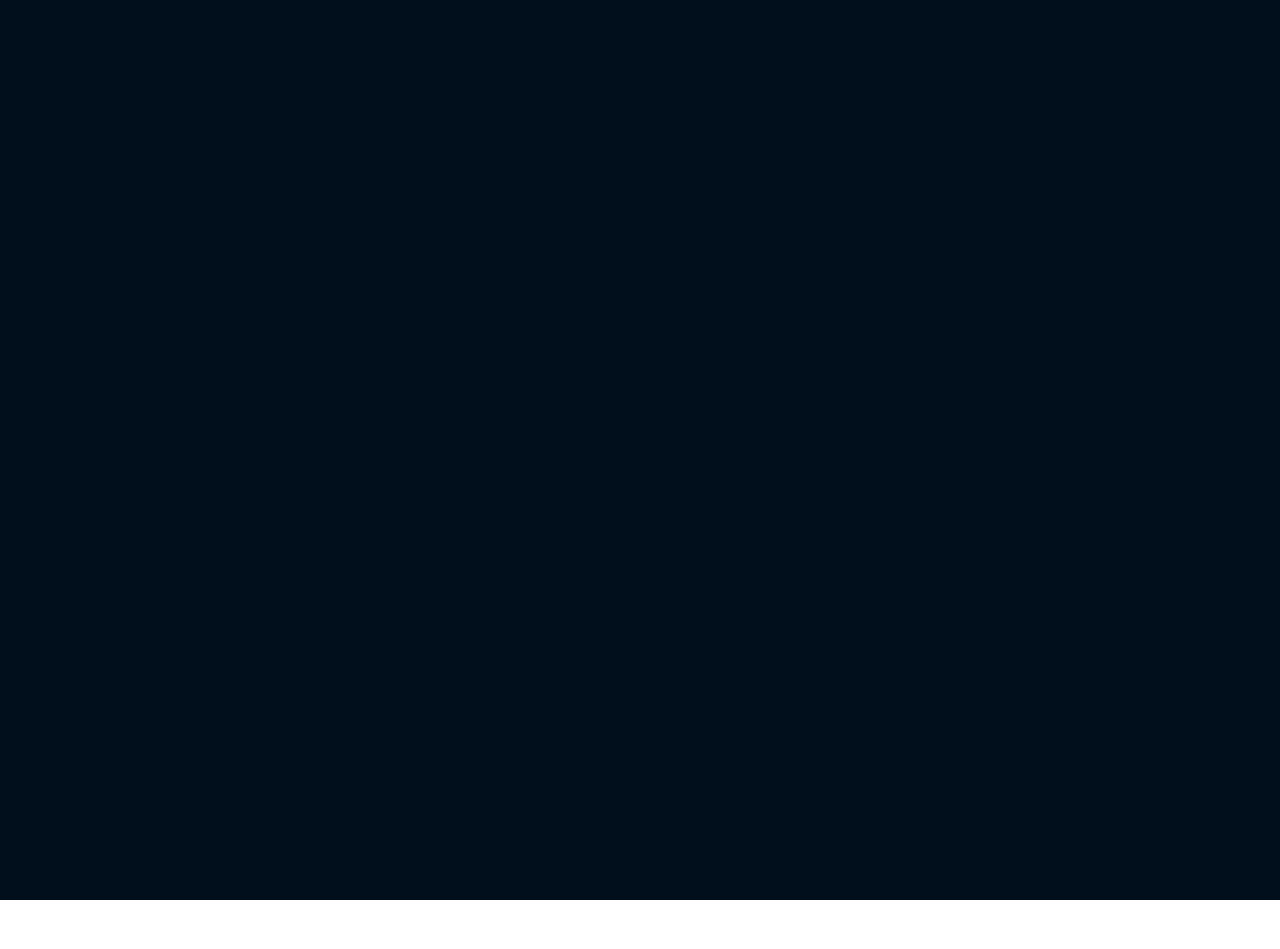
==== index.html @ 4053c77d "Added Unity 2D Project" ====
<!DOCTYPE html>
<html lang="en">

<head>
  <meta charset="UTF-8">
  <meta http-equiv="X-UA-Compatible" content="IE=edge">
  <meta name="viewport" content="width=device-width, initial-scale=1.0">
  <title>Yanda Chen - Personal Portfolio</title>

  <!--
    - favicon
  -->
  <link rel="shortcut icon" href="./assets/images/logo-cube.png" type="image/x-icon">

  <!--
    - custom css link
  -->
  <link rel="stylesheet" href="./assets/css/style.css">

  <!--
    - google font link
  -->
  <link rel="preconnect" href="https://fonts.googleapis.com">
  <link rel="preconnect" href="https://fonts.gstatic.com" crossorigin>
  <link href="https://fonts.googleapis.com/css2?family=Poppins:wght@300;400;500;600&display=swap" rel="stylesheet">
</head>

<body>

  <!--
    - #MAIN
  -->

  <main>

    <!--
      - #SIDEBAR
    -->

    <aside class="sidebar" data-sidebar>

      <div class="sidebar-info">

        <figure class="avatar-box">
          <img src="./assets/images/avatar-Yanda.jpg" alt="Yanda Chen" width="80">
        </figure>

        <div class="info-content">
          <h1 class="name" title="Yanda Chen">Yanda Chen</h1>

          <p class="title">2nd Year EE @ Georgia Tech</p>
        </div>

        <button class="info_more-btn" data-sidebar-btn>
          <span>Show Contacts</span>

          <ion-icon name="chevron-down"></ion-icon>
        </button>

      </div>

      <div class="sidebar-info_more">

        <div class="separator"></div>

        <ul class="contacts-list">

          <li class="contact-item">

            <div class="icon-box">
              <ion-icon name="mail-outline"></ion-icon>
            </div>

            <div class="contact-info">
              <p class="contact-title">Email</p>

              <a href="mailto:ychen3771@gatech.edu" class="contact-link">ychen3771@gatech.edu</a>
            </div>

          </li>

          <li class="contact-item">

            <div class="icon-box">
              <ion-icon name="phone-portrait-outline"></ion-icon>
            </div>

            <div class="contact-info">
              <p class="contact-title">Phone</p>

              <a href="tel:+12133522795" class="contact-link">+1 (404) 655-7023</a>
            </div>

          </li>

          <li class="contact-item">

            <div class="icon-box">
              <ion-icon name="calendar-outline"></ion-icon>
            </div>

            <div class="contact-info">
              <p class="contact-title">Birthday</p>

              <time datetime="2006-01-18">Jan 18, 2006</time>
            </div>

          </li>

          <li class="contact-item">

            <div class="icon-box">
              <ion-icon name="location-outline"></ion-icon>
            </div>

            <div class="contact-info">
              <p class="contact-title">Location</p>

              <address>Shanghai, China</address>
            </div>

          </li>

        </ul>

        <div class="separator"></div>

        <ul class="social-list">

          <li class="social-item">
            <a href="https://www.linkedin.com/in/yanda-chen-9682b7286/" class="social-link">
              <ion-icon name="logo-linkedin"></ion-icon>
            </a>
          </li>

          <li class="social-item">
            <a href="https://wa.me/14046557023" class="social-link">
              <ion-icon name="logo-whatsapp"></ion-icon>
            </a>
          </li>

          <li class="social-item">
            <a href="https://www.instagram.com/plastictrick1970/" class="social-link">
              <ion-icon name="logo-instagram"></ion-icon>
            </a>
          </li>

        </ul>

      </div>

    </aside>





    <!--
      - #main-content
    -->

    <div class="main-content">

      <!--
        - #NAVBAR
      -->

      <nav class="navbar">

        <ul class="navbar-list">

          <li class="navbar-item">
            <button class="navbar-link  active" data-nav-link>About</button>
          </li>

          <li class="navbar-item">
            <button class="navbar-link" data-nav-link>Resume</button>
          </li>

          <li class="navbar-item">
            <button class="navbar-link" data-nav-link>Portfolio</button>
          </li>

          <li class="navbar-item">
            <button class="navbar-link" data-nav-link>Blog</button>
          </li>

          <li class="navbar-item">
            <button class="navbar-link" data-nav-link>Contact</button>
          </li>

        </ul>

      </nav>





      <!--
        - #ABOUT
      -->

      <article class="about  active" data-page="about">

        <header>
          <h2 class="h2 article-title">About me</h2>
        </header>

        <section class="about-text">
          <p>
            I’m a second-year Electrical Engineering student at Georgia Institute of Technology, 
            passionate about Circuit and PCB design, Power systems, and Robotics. 
          </p>

          <p>
            I enjoy bringing ideas to life through hands-on projects and exploring the intersection of 
            hardware and innovation. 
            I’m eager to keep expanding my skills by building diverse systems and collaborating with people 
            from different backgrounds. 
            In my free time, I love designing PCBs, listening to music, 
            and spending time with friends.
          </p>
        </section>


        <!--
          - service
        -->

        <section class="service">

          <h3 class="h3 service-title">What i'm doing</h3>

          <ul class="service-list">

            <li class="service-item">

              <div class="service-icon-box">
                <img src="./assets/images/icon-pcb.png
                " alt="pcb design icon" width="40">
              </div>

              <div class="service-content-box">
                <h4 class="h4 service-item-title">PCB design</h4>

                <p class="service-item-text">
                    I enjoy designing PCBs & circuits and collaborating on innovative hardware projects.
                </p>
              </div>

            </li>

            <li class="service-item">

              <div class="service-icon-box">
                <img src="./assets/images/icon-converter.png" alt="converter icon" width="40">
              </div>

              <div class="service-content-box">
                <h4 class="h4 service-item-title">Power Systems</h4>

                <p class="service-item-text">
                  I spec out power systems and build switching power supplies for my clubs.
                </p>
              </div>

            </li>

            <li class="service-item">

              <div class="service-icon-box">
                <img src="./assets/images/icon-rover.png" alt="robotics icon" width="40">
              </div>

              <div class="service-content-box">
                <h4 class="h4 service-item-title">ROS2 & Simulink</h4>

                <p class="service-item-text">
                  I have research experience in robotics with ROS2 and Simulink.
                </p>
              </div>

            </li>

            <li class="service-item">

              <div class="service-icon-box">
                <img src="./assets/images/icon-oscilloscope-2.png" alt="oscilloscope icon" width="40">
              </div>

              <div class="service-content-box">
                <h4 class="h4 service-item-title">Analog Systems</h4>

                <p class="service-item-text">
                  I build analog filters and amplifiers for my personal projects.
                </p>
              </div>

            </li>

          </ul>

        </section>


        <!--
          - testimonials
        -->


        <section class="testimonials">

          <h3 class="h3 testimonials-title">My Organizations</h3>

          <ul class="testimonials-list has-scrollbar">

            <li class="testimonials-item">
              <div class="content-card" data-testimonials-item>

                <figure class="testimonials-avatar-box">
                  <img src="./assets/images/logo-DCSL.png" alt="DCSL" width="60" data-testimonials-avatar>
                </figure>

                <h4 class="h4 testimonials-item-title" data-testimonials-title>Dynamics & Control System Lab</h4>

                <div class="testimonials-text" data-testimonials-text>
                  <p>
                    Lab at Georgia Tech's School of Aerospace Engineering. 
                    The lab focuses on research in spacecraft dynamics, control, and robotic systems. 
                    I work as an undergraduate research assistant here, 
                    contributing to projects involving modeling, simulation, and control of ASTROS - a 5DOF platforms.
                  </p>
                </div>

              </div>
            </li>

            <li class="testimonials-item">
              <div class="content-card" data-testimonials-item>

                <figure class="testimonials-avatar-box">
                  <img src="./assets/images/logo-RM.png" alt="Jessica miller" width="60" data-testimonials-avatar>
                </figure>

                <h4 class="h4 testimonials-item-title" data-testimonials-title>Roborambler</h4>

                <div class="testimonials-text" data-testimonials-text>
                  <p>
                    RoboRambler is the RoboMaster competition team at Georgia Tech. 
                    We design and build competitive robots to participate in the annual North America RoboMaster Robotics Competition.
                    As the electrical lead, I oversee the implementation of our supercapacitor system.
                  </p>
                </div>

              </div>
            </li>

            <li class="testimonials-item">
              <div class="content-card" data-testimonials-item>

                <figure class="testimonials-avatar-box">
                  <img src="./assets/images/logo-MRG.png" alt="Emily evans" width="60" data-testimonials-avatar>
                </figure>

                <h4 class="h4 testimonials-item-title" data-testimonials-title>Marine Robotics Group</h4>

                <div class="testimonials-text" data-testimonials-text>
                  <p>
                    The Marine Robotics Group is a Georgia Tech student team focused on autonomous marine vehicles. 
                    As part of the RobotX Competition team, I help develop a 16-foot WAM-V robotic boat for the international RobotX Challenge, 
                    where our vehicle navigates obstacles, locates sonar pingers, and coordinates with aerial drones.
                    My work here primarily involves designing and implementing the boat's power system.
                  </p>
                </div>

              </div>
            </li>

            <!--
            <li class="testimonials-item">
              <div class="content-card" data-testimonials-item>

                <figure class="testimonials-avatar-box">
                  <img src="./assets/images/avatar-4.png" alt="Henry william" width="60" data-testimonials-avatar>
                </figure>

                <h4 class="h4 testimonials-item-title" data-testimonials-title>Henry william</h4>

                <div class="testimonials-text" data-testimonials-text>
                  <p>
                    Richard was hired to create a corporate identity. We were very pleased with the work done. She has a
                    lot of experience
                    and is very concerned about the needs of client. Lorem ipsum dolor sit amet, ullamcous cididt
                    consectetur adipiscing
                    elit, seds do et eiusmod tempor incididunt ut laborels dolore magnarels alia.
                  </p>
                </div>

              </div>
            </li>
            -->

          </ul>

        </section>



        <!--
          - testimonials modal
        -->

        <div class="modal-container" data-modal-container>

          <div class="overlay" data-overlay></div>

          <section class="testimonials-modal">

            <button class="modal-close-btn" data-modal-close-btn>
              <ion-icon name="close-outline"></ion-icon>
            </button>

            <div class="modal-img-wrapper">
              <figure class="modal-avatar-box">
                <img src="./assets/images/avatar-1.png" alt="Daniel lewis" width="80" data-modal-img>
              </figure>

            </div>

            <div class="modal-content">

              <h4 class="h3 modal-title" data-modal-title>Daniel lewis</h4>

              <time>Information</time>

              <div data-modal-text>
                <p>
                  Richard was hired to create a corporate identity. We were very pleased with the work done. She has a
                  lot of experience
                  and is very concerned about the needs of client. Lorem ipsum dolor sit amet, ullamcous cididt
                  consectetur adipiscing
                  elit, seds do et eiusmod tempor incididunt ut laborels dolore magnarels alia.
                </p>
              </div>

            </div>

          </section>

        </div>



        <!--
          - clients
        -->

        <!--
        <section class="clients">

          <h3 class="h3 clients-title">Clients</h3>

          <ul class="clients-list has-scrollbar">

            <li class="clients-item">
              <a href="#">
                <img src="./assets/images/logo-1-color.png" alt="client logo">
              </a>
            </li>

            <li class="clients-item">
              <a href="#">
                <img src="./assets/images/logo-2-color.png" alt="client logo">
              </a>
            </li>

            <li class="clients-item">
              <a href="#">
                <img src="./assets/images/logo-3-color.png" alt="client logo">
              </a>
            </li>

            <li class="clients-item">
              <a href="#">
                <img src="./assets/images/logo-4-color.png" alt="client logo">
              </a>
            </li>

            <li class="clients-item">
              <a href="#">
                <img src="./assets/images/logo-5-color.png" alt="client logo">
              </a>
            </li>

            <li class="clients-item">
              <a href="#">
                <img src="./assets/images/logo-6-color.png" alt="client logo">
              </a>
            </li>

          </ul>

        </section>
        -->


      </article>


      <!--
        - #RESUME
      -->

      <article class="resume" data-page="resume">

        <header class="resume-header" 
                style="display: flex; align-items: center; gap: 6px; margin-bottom: 24px;">
          <h2 class="h2 article-title" style="margin: 0;">Resume</h2>

          <a href="https://drive.google.com/file/d/1cE3PPHvVTC-teCU23R22wPxuEiq1u81G/view?usp=sharing" target="_blank" title="View Resume"
            style="display: inline-flex; align-items: center; text-decoration: none; line-height: 1;margin-left: 6px;">
            <ion-icon name="open-outline" 
                      style="font-size: 1.5em; color: #777; position: relative; top: -8px; transition: color 0.2s;"></ion-icon>
          </a>
        </header>


        <section class="timeline">

          <div class="title-wrapper">
            <div class="icon-box">
              <ion-icon name="book-outline"></ion-icon>
            </div>

            <h3 class="h3">Education</h3>
          </div>

          <ol class="timeline-list">

            <li class="timeline-item">

              <h4 class="h4 timeline-item-title">Georgia Institute of Technology</h4>

              <span>2024 — Present</span>

              <p class="timeline-text">
                Cumulative GPA: 4.00 / 4.00
              </p>

              <p class="timeline-text">
                Relevant Courseworks: Digital System Design, Intro Signal Processing, Circuit Analysis, Embedded Programming
              </p>

            </li>

            <li class="timeline-item">

              <h4 class="h4 timeline-item-title">Shanghai Starriver Bilingual School</h4>

              <span>2021 — 2024</span>

              <p class="timeline-text">
                Cumulative GPA: 3.98 / 4.00
              </p>

              <p class="timeline-text">
                Honors: Physics Bowl D1 Global Top 42, AP Capstone Diploma
              </p>

            </li>

<!--        <li class="timeline-item">

              <h4 class="h4 timeline-item-title">High school of art and design</h4>

              <span>2002 — 2004</span>

              <p class="timeline-text">
                Duis aute irure dolor in reprehenderit in voluptate, quila voluptas mag odit aut fugit, sed consequuntur
                magni dolores
                eos.
              </p>

            </li>   -->

          </ol>

        </section>

        <section class="timeline">

          <div class="title-wrapper">
            <div class="icon-box">
              <ion-icon name="book-outline"></ion-icon>
            </div>

            <h3 class="h3">Experience</h3>
          </div>

          <ol class="timeline-list">

            <li class="timeline-item">

              <h4 class="h4 timeline-item-title">URA @ Dynamics and Control Systems Lab</h4>

              <span>Aug 2025 — Present</span>

              <p class="timeline-text">
                Develop ROS2 nodes for a a 5DoF spacecraft simulator and frictionless motion experimental platform facility
              </p>

            </li>

            <li class="timeline-item">

              <h4 class="h4 timeline-item-title">Electrical Lead @ Roborambler Robotics Club</h4>

              <span>Aug 2024 — Present</span>

              <p class="timeline-text">
                Led the assembly, integration, and testing of the robot's supercapacitor control module and storage array. 
                Organized and facilitated weekly meetings & workshops on electrical engineering and embedded systems.
              </p>

            </li>

            <li class="timeline-item">

              <h4 class="h4 timeline-item-title">Team Lead @ Drone Inventory Management</h4>

              <span>Aug 2024 — May 2025</span>

              <p class="timeline-text">
                A drone-based solution to streamline inventory management processes in warehouse environments. Vertical Integrated Project.
                Collaborated to implement ORB-SLAM for autonomous navigation in ROS and tested on DJI Tello drones. Organized weekly meetings.
              </p>

            </li>

            <li class="timeline-item">

              <h4 class="h4 timeline-item-title">Engineering Intern @ Shanghai BF Engineering</h4>

              <span>Summers 2022 & 2023</span>

              <p class="timeline-text">
                Co-designed and validated 4+ versions of air/hydro-cooling lightboxes for hydrogen car testing (including a patent).
                Wired control cabinets and developed custom PCBs with LCEDA.
              </p>

            </li>

          </ol>

        </section>

        <section class="skill">

          <h3 class="h3 skills-title">My skills</h3>

          <ul class="skills-list content-card">

            <li class="skills-item">

              <div class="title-wrapper">
                <h5 class="h5">Circuit & PCB Design</h5>
                <data value="80">80%</data>
              </div>

              <div class="skill-progress-bg">
                <div class="skill-progress-fill" style="width: 80%;"></div>
              </div>

            </li>

            <li class="skills-item">

              <div class="title-wrapper">
                <h5 class="h5">Embedded Programming</h5>
                <data value="50">50%</data>
              </div>

              <div class="skill-progress-bg">
                <div class="skill-progress-fill" style="width: 50%;"></div>
              </div>

            </li>

            <li class="skills-item">

              <div class="title-wrapper">
                <h5 class="h5">Control Systems</h5>
                <data value="60">60%</data>
              </div>

              <div class="skill-progress-bg">
                <div class="skill-progress-fill" style="width: 60%;"></div>
              </div>

            </li>

<!--        <li class="skills-item">

              <div class="title-wrapper">
                <h5 class="h5">WordPress</h5>
                <data value="50">50%</data>
              </div>

              <div class="skill-progress-bg">
                <div class="skill-progress-fill" style="width: 50%;"></div>
              </div>

            </li>   --> 

          </ul>

        </section>

      </article>





      <!--
        - #PORTFOLIO
      -->

      <article class="portfolio" data-page="portfolio">

        <header>
          <h2 class="h2 article-title">Portfolio</h2>
        </header>

        <section class="projects">

          <ul class="filter-list">

            <li class="filter-item">
              <button class="active" data-filter-btn>All</button>
            </li>

            <li class="filter-item">
              <button data-filter-btn>Personal</button>
            </li>

            <li class="filter-item">
              <button data-filter-btn>Club</button>
            </li>

            <li class="filter-item">
              <button data-filter-btn>Lab</button>
            </li>

            <li class="filter-item">
              <button data-filter-btn>Course</button>
            </li>

            <li class="filter-item">
              <button data-filter-btn>Other</button>
            </li>

          </ul>

          <div class="filter-select-box">

            <button class="filter-select" data-select>

              <div class="select-value" data-selecct-value>Select category</div>

              <div class="select-icon">
                <ion-icon name="chevron-down"></ion-icon>
              </div>

            </button>

            <ul class="select-list">

              <li class="select-item">
                <button data-select-item>All</button>
              </li>

              <li class="select-item">
                <button data-select-item>Personal</button>
              </li>

              <li class="select-item">
                <button data-select-item>Club</button>
              </li>

              <li class="select-item">
                <button data-select-item>Lab</button>
              </li>

              <li class="select-item">
                <button data-select-item>Course</button>
              </li>

              <li class="select-item">
                <button data-select-item>Other</button>
              </li>

            </ul>

          </div>

          <ul class="project-list">

            <li class="project-item  active" data-filter-item data-category="other">
                <a href="#">

                <figure class="project-img">
                  <div class="project-item-icon-box">
                    <ion-icon name="eye-outline"></ion-icon>
                  </div>

                  <img src="./assets/images/project-UNITY2D.png" alt="unity 2d" loading="lazy">
                </figure>

                <h3 class="project-title">Unity 2D Starter Game</h3>

                <p class="project-category">Other</p>

              </a>
            </li>

            <li class="project-item  active" data-filter-item data-category="personal">
                <a href="https://www.overleaf.com/read/fvszwnhncdwb#5b01f6" target="_blank">

                <figure class="project-img">
                  <div class="project-item-icon-box">
                    <ion-icon name="eye-outline"></ion-icon>
                  </div>

                  <img src="./assets/images/project-EEG-ADC.png" alt="eeg adc" loading="lazy">
                </figure>

                <h3 class="project-title">EEG ADC Acquisition Board</h3>

                <p class="project-category">Personal</p>

              </a>
            </li>

            <li class="project-item  active" data-filter-item data-category="lab">
              <a href="#">

                <figure class="project-img">
                  <div class="project-item-icon-box">
                    <ion-icon name="eye-outline"></ion-icon>
                  </div>
                  <img src="./assets/images/project-ASTROS.png" alt="ASTROS" loading="lazy">
                </figure>

                <h3 class="project-title">ASTROS ROS2 Support</h3>

                <p class="project-category">DCSL</p>

              </a>
            </li>

            <li class="project-item  active" data-filter-item data-category="personal">
              <a href="#">

                <figure class="project-img">
                  <div class="project-item-icon-box">
                    <ion-icon name="eye-outline"></ion-icon>
                  </div>

                  <img src="./assets/images/project-BLDC-DRV.png" alt="bldc driver" loading="lazy">
                </figure>

                <h3 class="project-title">SimpleFOC Driver Board</h3>

                <p class="project-category">Personal</p>

              </a>
            </li>

            <li class="project-item  active" data-filter-item data-category="club">
              <a href="#">

                <figure class="project-img">
                  <div class="project-item-icon-box">
                    <ion-icon name="eye-outline"></ion-icon>
                  </div>

                  <img src="./assets/images/project-MRG-BACKSEAT.png" alt="backseat power" loading="lazy">
                </figure>

                <h3 class="project-title">WAM-V Backseat Power</h3>

                <p class="project-category">Marine Robotics Group</p>

              </a>
            </li>

            <li class="project-item  active" data-filter-item data-category="course">
              <a href="#">

                <figure class="project-img">
                  <div class="project-item-icon-box">
                    <ion-icon name="eye-outline"></ion-icon>
                  </div>

                  <img src="./assets/images/project-ECE2035.png" alt="ECE 2035" loading="lazy">
                </figure>

                <h3 class="project-title">ECE 2035 Project</h3>

                <p class="project-category">Course</p>

              </a>
            </li>

            <li class="project-item  active" data-filter-item data-category="course">
              <a href="#">

                <figure class="project-img">
                  <div class="project-item-icon-box">
                    <ion-icon name="eye-outline"></ion-icon>
                  </div>

                  <img src="./assets/images/project-COE1201.png" alt="COE 1201" loading="lazy">
                </figure>

                <h3 class="project-title">COE 1201 Project</h3>

                <p class="project-category">Course</p>

              </a>
            </li>

            <li class="project-item  active" data-filter-item data-category="personal">
              <a href="#">

                <figure class="project-img">
                  <div class="project-item-icon-box">
                    <ion-icon name="eye-outline"></ion-icon>
                  </div>

                  <img src="./assets/images/project-USBHUB.png" alt="usb hub" loading="lazy">
                </figure>

                <h3 class="project-title">USB Hub</h3>

                <p class="project-category">Personal</p>

              </a>
            </li>

            <li class="project-item  active" data-filter-item data-category="club">
              <a href="#">

                <figure class="project-img">
                  <div class="project-item-icon-box">
                    <ion-icon name="eye-outline"></ion-icon>
                  </div>

                  <img src="./assets/images/project-RM-BUCKBOOST.png" alt="rm buckboost" loading="lazy">
                </figure>

                <h3 class="project-title">Buckboost Module(Reproduced)</h3>

                <p class="project-category">Roborambler</p>

              </a>
            </li>

            <li class="project-item  active" data-filter-item data-category="club">
              <a href="#">

                <figure class="project-img">
                  <div class="project-item-icon-box">
                    <ion-icon name="eye-outline"></ion-icon>
                  </div>

                  <img src="./assets/images/project-RM-ARRAY.png" alt="rm supercap array" loading="lazy">
                </figure>

                <h3 class="project-title">Supercap Array(Reproduced)</h3>

                <p class="project-category">Roborambler</p>

              </a>
            </li>

            <li class="project-item  active" data-filter-item data-category="personal">
              <a href="#">

                <figure class="project-img">
                  <div class="project-item-icon-box">
                    <ion-icon name="eye-outline"></ion-icon>
                  </div>

                  <img src="./assets/images/project-Mbed-DCDC.png" alt="mbed dcdc" loading="lazy">
                </figure>

                <h3 class="project-title">Mbed DCDC</h3>

                <p class="project-category">Personal</p>

              </a>
            </li>

          </ul>

        </section>

      </article>





      <!--
        - #BLOG
      -->

      <article class="blog" data-page="blog">

        <header>
          <h2 class="h2 article-title">Blog</h2>
        </header>

        <section class="blog-posts">

          <ul class="blog-posts-list">

            <li class="blog-post-item">
              <a href="#">

                <figure class="blog-banner-box">
                  <img src="./assets/images/blog-25-10-08.png" alt="Team Project Photo Dump" loading="lazy">
                </figure>

                <div class="blog-content">

                  <div class="blog-meta">
                    <p class="blog-category">The Hive @ GT</p>

                    <span class="dot"></span>

                    <time datetime="2025-10-08">Oct 08, 2025</time>
                  </div>

                  <h3 class="h3 blog-item-title">Team Project Photo Dump</h3>

                  <p class="blog-text">
                    Capturing and processing filtered microwave sensor signals. Filter design successfull!
                  </p>

                </div>

              </a>
            </li>

            <li class="blog-post-item">
              <a href="#">

                <figure class="blog-banner-box">
                  <img src="./assets/images/blog-25-10-02.png" alt="Diagonal Valley" loading="lazy">
                </figure>

                <div class="blog-content">

                  <div class="blog-meta">
                    <p class="blog-category">Orlando Universal Studio</p>

                    <span class="dot"></span>

                    <time datetime="2025-10-02">Oct 02, 2025</time>
                  </div>

                  <h3 class="h3 blog-item-title">Diagonal Valley</h3>

                  <p class="blog-text">
                    Avada kedavra! Expelliarmus! Expecto Patronum! 
                  </p>

                </div>

              </a>
            </li>

            <li class="blog-post-item">
              <a href="#">

                <figure class="blog-banner-box">
                  <img src="./assets/images/blog-25-09-27.png" alt="Sky Around Nav" loading="lazy">
                </figure>

                <div class="blog-content">

                  <div class="blog-meta">
                    <p class="blog-category">North Avenue</p>

                    <span class="dot"></span>

                    <time datetime="2025-09-27">Sept 27, 2025</time>
                  </div>

                  <h3 class="h3 blog-item-title">Sky Around Nav</h3>

                  <p class="blog-text">
                    A beautiful day at Georgia Tech campus.
                  </p>

                </div>

              </a>
            </li>

            <li class="blog-post-item">
              <a href="#">

                <figure class="blog-banner-box">
                  <img src="./assets/images/blog-25-08-21.png" alt="The Weeknd Concert" loading="lazy">
                </figure>

                <div class="blog-content">

                  <div class="blog-meta">
                    <p class="blog-category">Mercedes-Benz Stadium</p>

                    <span class="dot"></span>

                    <time datetime="2025-08-21">Aug 21, 2025</time>
                  </div>

                  <h3 class="h3 blog-item-title">The Weeknd Concert</h3>

                  <p class="blog-text">
                    A night to remember with amazing vibe and stunning visuals.
                  </p>

                </div>

              </a>
            </li>

            <li class="blog-post-item">
              <a href="#">

                <figure class="blog-banner-box">
                  <img src="./assets/images/blog-25-07-26.png" alt="PCB Drawing of Greece!" loading="lazy">
                </figure>

                <div class="blog-content">

                  <div class="blog-meta">
                    <p class="blog-category">Shenzhen, China</p>

                    <span class="dot"></span>

                    <time datetime="2025-07-26">July 26, 2025</time>
                  </div>

                  <h3 class="h3 blog-item-title">PCB Drawing of Greece</h3>

                  <p class="blog-text">
                    A small PCB gift for my friends.
                  </p>

                </div>

              </a>
            </li>

            <!--
            <li class="blog-post-item">
              <a href="#">

                <figure class="blog-banner-box">
                  <img src="./assets/images/blog-6.jpg" alt="Design digest #79" loading="lazy">
                </figure>

                <div class="blog-content">

                  <div class="blog-meta">
                    <p class="blog-category">Design</p>

                    <span class="dot"></span>

                    <time datetime="2022-02-23">Fab 23, 2022</time>
                  </div>

                  <h3 class="h3 blog-item-title">Design digest #79</h3>

                  <p class="blog-text">
                    Optio cumque nihil impedit uo minus quod maxime placeat, velit esse cillum.
                  </p>

                </div>

              </a>
            </li>
            -->

          </ul>

        </section>

      </article>

      <!--
        - #CONTACT
      -->

      <article class="contact" data-page="contact">

        <header>
          <h2 class="h2 article-title">Contact</h2>
        </header>

        <section class="mapbox" data-mapbox>
          <figure>
            <iframe
              src="https://www.google.com/maps/embed?pb=!1m18!1m12!1m3!1d6632.477567244189!2d-84.40235863907066!3d33.78033142045376!2m3!1f0!2f0!3f0!3m2!1i1024!2i768!4f13.1!3m3!1m2!1s0x88f5048cbc7bb377%3A0x9effd17b3b8d288d!2sCenter%20Street%20North%20Apartments!5e0!3m2!1sen!2sus!4v1760068516074!5m2!1sen!2sus"
              width="400" height="300" loading="lazy"></iframe>
          </figure>
        </section>

        <section class="contact-form">

          <h3 class="h3 form-title">Contact Form</h3>

          <form action="#" class="form" data-form>

            <div class="input-wrapper">
              <input type="text" name="fullname" class="form-input" placeholder="Full name" required data-form-input>

              <input type="email" name="email" class="form-input" placeholder="Email address" required data-form-input>
            </div>

            <textarea name="message" class="form-input" placeholder="Your Message" required data-form-input></textarea>

            <button class="form-btn" type="submit" disabled data-form-btn>
              <ion-icon name="paper-plane"></ion-icon>
              <span>Send Message</span>
            </button>

          </form>

        </section>

      </article>

    </div>

  </main>






  <!--
    - custom js link
  -->
  <script src="./assets/js/script.js"></script>

  <!--
    - ionicon link
  -->
  <script type="module" src="https://unpkg.com/ionicons@5.5.2/dist/ionicons/ionicons.esm.js"></script>
  <script nomodule src="https://unpkg.com/ionicons@5.5.2/dist/ionicons/ionicons.js"></script>

</body>

</html>
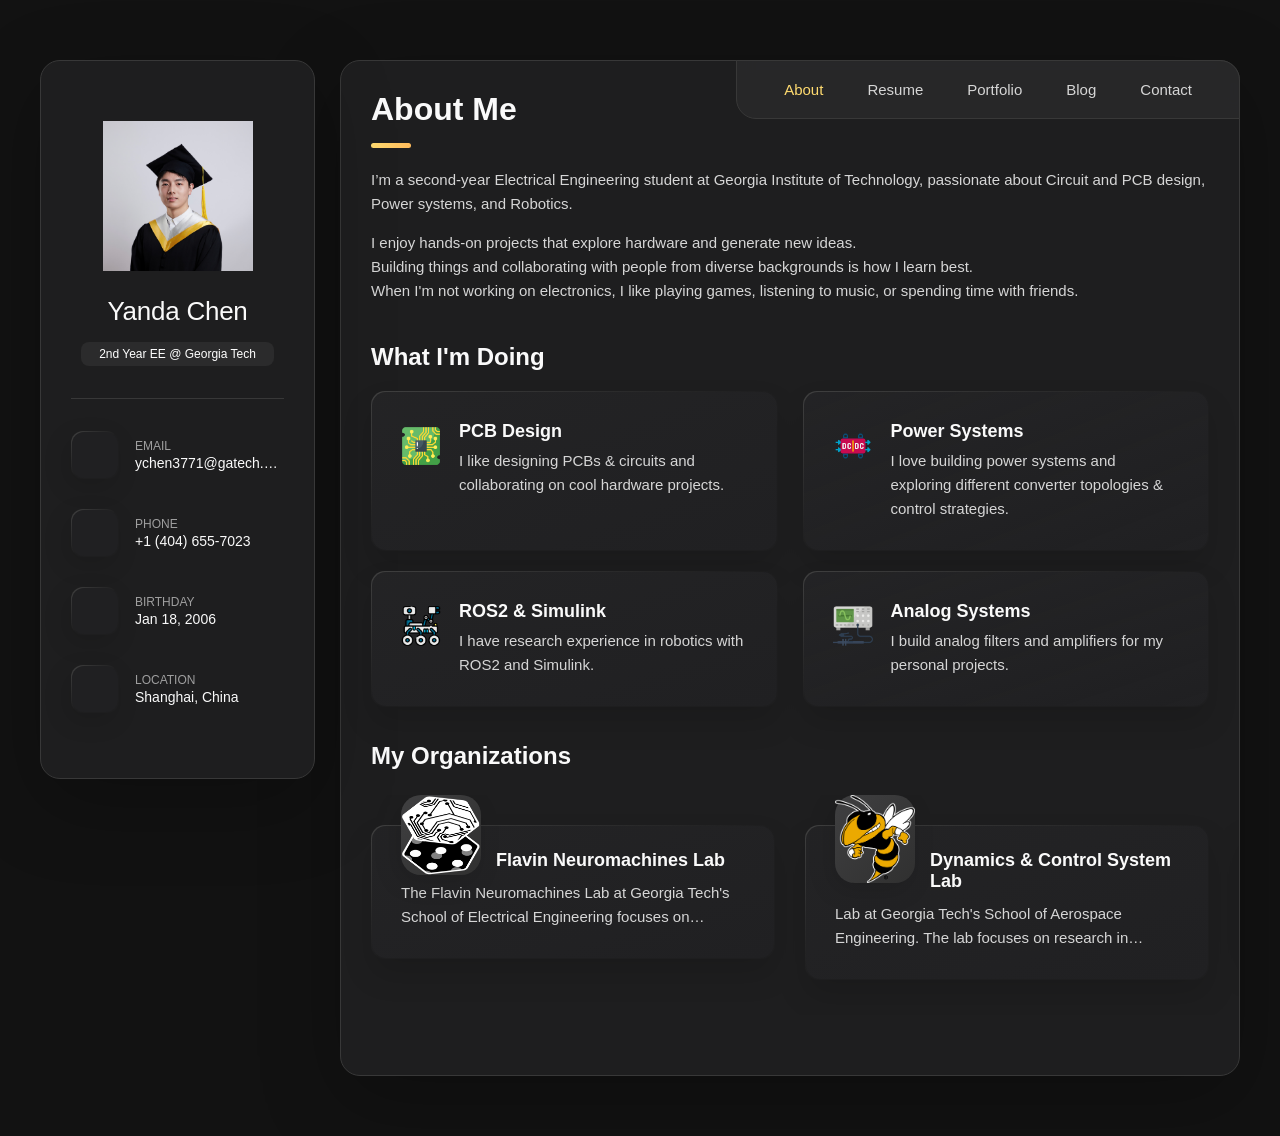
==== commit fe8d4c7f: "Refactor code structure for improved readability and maintainability" ====
--- a/index.html
+++ b/index.html
@@ -10,7 +10,7 @@
   <!--
     - favicon
   -->
-  <link rel="shortcut icon" href="./assets/images/logo-cube.png" type="image/x-icon">
+  <link rel="shortcut icon" href="./assets/images/logos/logo-cube.png" type="image/x-icon">
 
   <!--
     - custom css link
@@ -42,7 +42,7 @@
       <div class="sidebar-info">
 
         <figure class="avatar-box">
-          <img src="./assets/images/avatar-Yanda.jpg" alt="Yanda Chen" width="80">
+          <img src="./assets/images/avatars/avatar-Yanda.jpg" alt="Yanda Chen" width="80">
         </figure>
 
         <div class="info-content">
@@ -214,12 +214,9 @@
           </p>
 
           <p>
-            I enjoy bringing ideas to life through hands-on projects and exploring the intersection of 
-            hardware and innovation. 
-            I’m eager to keep expanding my skills by building diverse systems and collaborating with people 
-            from different backgrounds. 
-            In my free time, I love designing PCBs, listening to music, 
-            and spending time with friends.
+            I enjoy hands-on projects that explore hardware and generate new ideas. <br>
+            Building things and collaborating with people from diverse backgrounds is how I learn best. <br>
+            When I'm not working on electronics, I like playing games, listening to music, or spending time with friends.
           </p>
         </section>
 
@@ -237,7 +234,7 @@
             <li class="service-item">
 
               <div class="service-icon-box">
-                <img src="./assets/images/icon-pcb.png
+                <img src="./assets/images/icons/icon-pcb.png
                 " alt="pcb design icon" width="40">
               </div>
 
@@ -245,7 +242,7 @@
                 <h4 class="h4 service-item-title">PCB design</h4>
 
                 <p class="service-item-text">
-                    I enjoy designing PCBs & circuits and collaborating on innovative hardware projects.
+                    I like designing PCBs & circuits and collaborating on cool hardware projects.
                 </p>
               </div>
 
@@ -254,14 +251,14 @@
             <li class="service-item">
 
               <div class="service-icon-box">
-                <img src="./assets/images/icon-converter.png" alt="converter icon" width="40">
+                <img src="./assets/images/icons/icon-converter.png" alt="converter icon" width="40">
               </div>
 
               <div class="service-content-box">
                 <h4 class="h4 service-item-title">Power Systems</h4>
 
                 <p class="service-item-text">
-                  I spec out power systems and build switching power supplies for my clubs.
+                  I love building power systems and exploring different converter topologies & control strategies.
                 </p>
               </div>
 
@@ -270,7 +267,7 @@
             <li class="service-item">
 
               <div class="service-icon-box">
-                <img src="./assets/images/icon-rover.png" alt="robotics icon" width="40">
+                <img src="./assets/images/icons/icon-rover.png" alt="robotics icon" width="40">
               </div>
 
               <div class="service-content-box">
@@ -286,7 +283,7 @@
             <li class="service-item">
 
               <div class="service-icon-box">
-                <img src="./assets/images/icon-oscilloscope-2.png" alt="oscilloscope icon" width="40">
+                <img src="./assets/images/icons/icon-oscilloscope-2.png" alt="oscilloscope icon" width="40">
               </div>
 
               <div class="service-content-box">
@@ -319,10 +316,42 @@
               <div class="content-card" data-testimonials-item>
 
                 <figure class="testimonials-avatar-box">
-                  <img src="./assets/images/logo-DCSL.png" alt="DCSL" width="60" data-testimonials-avatar>
-                </figure>
-
-                <h4 class="h4 testimonials-item-title" data-testimonials-title>Dynamics & Control System Lab</h4>
+                  <img src="./assets/images/logos/logo-flavin.png" alt="FNL" width="60" data-testimonials-avatar>
+                </figure>
+
+                <h4 class="h4 testimonials-item-title" data-testimonials-title style="display: flex; align-items: center;">
+                  Flavin Neuromachines Lab
+                  <a href="https://flavinlab.io/people/" target="_blank" title="View Resume"
+                    style="display: inline-flex; align-items: center; text-decoration: none; line-height: 1;margin-left: 6px;">
+                    <ion-icon name="open-outline" 
+                              style="font-size: 1.5em; color: #777; position: relative; top: -8px; transition: color 0.2s;"></ion-icon>
+                  </a>
+                </h4>
+
+                <div class="testimonials-text" data-testimonials-text>
+                  <p>
+                    The Flavin Neuromachines Lab at Georgia Tech's School of Electrical Engineering focuses on research in smart wearables, haptics, and human-machine interfaces. As an undergraduate research assistant, I contribute to a distributed pressure sensor project.
+                  </p>
+                </div>
+
+              </div>
+            </li>
+
+            <li class="testimonials-item">
+              <div class="content-card" data-testimonials-item>
+
+                <figure class="testimonials-avatar-box">
+                  <img src="./assets/images/logos/logo-DCSL.png" alt="DCSL" width="60" data-testimonials-avatar>
+                </figure>
+
+                <h4 class="h4 testimonials-item-title" data-testimonials-title style="display: flex; align-items: center;">
+                  Dynamics & Control System Lab
+                  <a href="https://dcsl.gatech.edu/index.html" target="_blank" title="View Resume"
+                    style="display: inline-flex; align-items: center; text-decoration: none; line-height: 1;margin-left: 6px;">
+                    <ion-icon name="open-outline" 
+                              style="font-size: 1.5em; color: #777; position: relative; top: -8px; transition: color 0.2s;"></ion-icon>
+                  </a>
+                </h4>
 
                 <div class="testimonials-text" data-testimonials-text>
                   <p>
@@ -340,14 +369,14 @@
               <div class="content-card" data-testimonials-item>
 
                 <figure class="testimonials-avatar-box">
-                  <img src="./assets/images/logo-RM.png" alt="Jessica miller" width="60" data-testimonials-avatar>
-                </figure>
-
-                <h4 class="h4 testimonials-item-title" data-testimonials-title>Roborambler</h4>
+                  <img src="./assets/images/logos/logo-RM.png" alt="Jessica miller" width="60" data-testimonials-avatar>
+                </figure>
+
+                <h4 class="h4 testimonials-item-title" data-testimonials-title>ARGT</h4>
 
                 <div class="testimonials-text" data-testimonials-text>
                   <p>
-                    RoboRambler is the RoboMaster competition team at Georgia Tech. 
+                    ARGT is the RoboMaster competition team at Georgia Tech. 
                     We design and build competitive robots to participate in the annual North America RoboMaster Robotics Competition.
                     As the electrical lead, I oversee the implementation of our supercapacitor system.
                   </p>
@@ -360,7 +389,7 @@
               <div class="content-card" data-testimonials-item>
 
                 <figure class="testimonials-avatar-box">
-                  <img src="./assets/images/logo-MRG.png" alt="Emily evans" width="60" data-testimonials-avatar>
+                  <img src="./assets/images/logos/logo-MRG.png" alt="Emily evans" width="60" data-testimonials-avatar>
                 </figure>
 
                 <h4 class="h4 testimonials-item-title" data-testimonials-title>Marine Robotics Group</h4>
@@ -382,7 +411,7 @@
               <div class="content-card" data-testimonials-item>
 
                 <figure class="testimonials-avatar-box">
-                  <img src="./assets/images/avatar-4.png" alt="Henry william" width="60" data-testimonials-avatar>
+                  <img src="./assets/images/avatars/avatar-4.png" alt="Henry william" width="60" data-testimonials-avatar>
                 </figure>
 
                 <h4 class="h4 testimonials-item-title" data-testimonials-title>Henry william</h4>
@@ -423,7 +452,7 @@
 
             <div class="modal-img-wrapper">
               <figure class="modal-avatar-box">
-                <img src="./assets/images/avatar-1.png" alt="Daniel lewis" width="80" data-modal-img>
+                <img src="./assets/images/avatars/avatar-1.png" alt="Daniel lewis" width="80" data-modal-img>
               </figure>
 
             </div>
@@ -465,37 +494,37 @@
 
             <li class="clients-item">
               <a href="#">
-                <img src="./assets/images/logo-1-color.png" alt="client logo">
+                <img src="./assets/images/logos/logo-1-color.png" alt="client logo">
               </a>
             </li>
 
             <li class="clients-item">
               <a href="#">
-                <img src="./assets/images/logo-2-color.png" alt="client logo">
+                <img src="./assets/images/logos/logo-2-color.png" alt="client logo">
               </a>
             </li>
 
             <li class="clients-item">
               <a href="#">
-                <img src="./assets/images/logo-3-color.png" alt="client logo">
+                <img src="./assets/images/logos/logo-3-color.png" alt="client logo">
               </a>
             </li>
 
             <li class="clients-item">
               <a href="#">
-                <img src="./assets/images/logo-4-color.png" alt="client logo">
+                <img src="./assets/images/logos/logo-4-color.png" alt="client logo">
               </a>
             </li>
 
             <li class="clients-item">
               <a href="#">
-                <img src="./assets/images/logo-5-color.png" alt="client logo">
+                <img src="./assets/images/logos/logo-5-color.png" alt="client logo">
               </a>
             </li>
 
             <li class="clients-item">
               <a href="#">
-                <img src="./assets/images/logo-6-color.png" alt="client logo">
+                <img src="./assets/images/logos/logo-6-color.png" alt="client logo">
               </a>
             </li>
 
@@ -518,14 +547,13 @@
                 style="display: flex; align-items: center; gap: 6px; margin-bottom: 24px;">
           <h2 class="h2 article-title" style="margin: 0;">Resume</h2>
 
-          <a href="https://drive.google.com/file/d/1cE3PPHvVTC-teCU23R22wPxuEiq1u81G/view?usp=sharing" target="_blank" title="View Resume"
+          <a href="https://www.overleaf.com/read/ycbskhycdfsg#e05c6a" target="_blank" title="View Resume"
             style="display: inline-flex; align-items: center; text-decoration: none; line-height: 1;margin-left: 6px;">
             <ion-icon name="open-outline" 
                       style="font-size: 1.5em; color: #777; position: relative; top: -8px; transition: color 0.2s;"></ion-icon>
           </a>
         </header>
 
-
         <section class="timeline">
 
           <div class="title-wrapper">
@@ -549,7 +577,8 @@
               </p>
 
               <p class="timeline-text">
-                Relevant Courseworks: Digital System Design, Intro Signal Processing, Circuit Analysis, Embedded Programming
+                Relevant Courseworks: ECE 4180 Embedded Systems Design, ECE 2031 Digital System Lab, ECE 2026 Intro Signal Processing<br>
+                ECE 2040 Circuit Analysis, ECE 2020 Digital System Design
               </p>
 
             </li>
@@ -569,20 +598,6 @@
               </p>
 
             </li>
-
-<!--        <li class="timeline-item">
-
-              <h4 class="h4 timeline-item-title">High school of art and design</h4>
-
-              <span>2002 — 2004</span>
-
-              <p class="timeline-text">
-                Duis aute irure dolor in reprehenderit in voluptate, quila voluptas mag odit aut fugit, sed consequuntur
-                magni dolores
-                eos.
-              </p>
-
-            </li>   -->
 
           </ol>
 
@@ -602,51 +617,69 @@
 
             <li class="timeline-item">
 
+              <h4 class="h4 timeline-item-title">Electrical Lead @ ARGT Robotics Club</h4>
+
+              <span>Aug 2024 — Present</span>
+
+              <p class="timeline-text">
+                Founded the EE subteam; handled component selection, procurement, and budget management. 
+                Evaluated and assembled supercapacitor arrays with OVP and multiphase buck-boost converters. 
+                Designed a 4-switch buck-boost supercapacitor controller PCB (0-28V, 24V bus, ~500W) using STM32G474. 
+                Led onboarding projects, PCB reviews, and coordinated a 3-member team for hardware and firmware development.
+              </p>
+
+            </li>
+
+            <li class="timeline-item">
+
+              <h4 class="h4 timeline-item-title">Electrical Member @ Marine Robotics Group</h4>
+
+              <span>Jan 2025 — Present</span>
+
+              <p class="timeline-text">
+                Designed 4+ custom PCBs for RobotX and RoboBoat competitions, including buck converters and power distribution boards. 
+                Specified and integrated a ~400W power system for WAM-V supporting Jetson AGX Orin and sensors. 
+                Led E-stop system development and managed battery operations at competitions.
+              </p>
+
+            </li>
+
+            <li class="timeline-item">
+
+              <h4 class="h4 timeline-item-title">URA @ Flavin Neuromachines Lab</h4>
+
+              <span>Jan 2025 — Present</span>
+
+              <p class="timeline-text">
+                Corrected circuit topology for FSR sensors, converting to parallel voltage divider for direct ADC measurement.
+                Developed a low-power BLE flexible PCB for wearable tactile research with FSR arrays and Li-Po management.
+                Implemented BLE firmware for wireless data acquisition and system validation.
+              </p>
+
+            </li>
+
+            <li class="timeline-item">
+
               <h4 class="h4 timeline-item-title">URA @ Dynamics and Control Systems Lab</h4>
 
               <span>Aug 2025 — Present</span>
 
               <p class="timeline-text">
-                Develop ROS2 nodes for a a 5DoF spacecraft simulator and frictionless motion experimental platform facility
+                Develop ROS2 nodes for a 5-DoF spacecraft simulator and frictionless motion experimental platform facility.
+                Contribute to modeling, simulation, and control of ASTROS, a 5-DoF platform.
               </p>
 
             </li>
 
             <li class="timeline-item">
 
-              <h4 class="h4 timeline-item-title">Electrical Lead @ Roborambler Robotics Club</h4>
-
-              <span>Aug 2024 — Present</span>
+              <h4 class="h4 timeline-item-title">Engineering Intern @ Shanghai BF Engineering</h4>
+
+              <span>Summers 2022 & 2023</span>
 
               <p class="timeline-text">
-                Led the assembly, integration, and testing of the robot's supercapacitor control module and storage array. 
-                Organized and facilitated weekly meetings & workshops on electrical engineering and embedded systems.
-              </p>
-
-            </li>
-
-            <li class="timeline-item">
-
-              <h4 class="h4 timeline-item-title">Team Lead @ Drone Inventory Management</h4>
-
-              <span>Aug 2024 — May 2025</span>
-
-              <p class="timeline-text">
-                A drone-based solution to streamline inventory management processes in warehouse environments. Vertical Integrated Project.
-                Collaborated to implement ORB-SLAM for autonomous navigation in ROS and tested on DJI Tello drones. Organized weekly meetings.
-              </p>
-
-            </li>
-
-            <li class="timeline-item">
-
-              <h4 class="h4 timeline-item-title">Engineering Intern @ Shanghai BF Engineering</h4>
-
-              <span>Summers 2022 & 2023</span>
-
-              <p class="timeline-text">
-                Co-designed and validated 4+ versions of air/hydro-cooling lightboxes for hydrogen car testing (including a patent).
-                Wired control cabinets and developed custom PCBs with LCEDA.
+                Co-designed and validated 4+ versions of air/hydro-cooling lightboxes for hydrogen car testing (patent pending).
+                Wired control cabinets and developed custom PCBs using LCEDA.
               </p>
 
             </li>
@@ -695,7 +728,7 @@
               </div>
 
               <div class="skill-progress-bg">
-                <div class="skill-progress-fill" style="width: 60%;"></div>
+                <div class="skill-progress-fill" style="width: 50%;"></div>
               </div>
 
             </li>
@@ -783,7 +816,7 @@
 
               <li class="select-item">
                 <button data-select-item>Personal</button>
-              </li>
+              </li>B
 
               <li class="select-item">
                 <button data-select-item>Club</button>
@@ -807,15 +840,161 @@
 
           <ul class="project-list">
 
+            <li class="project-item  active" data-filter-item data-category="personal">
+              <a href="#project/buck-pcm-controller">
+
+                <figure class="project-img">
+                  <div class="project-item-icon-box">
+                    <ion-icon name="eye-outline"></ion-icon>
+                  </div>
+
+                  <img src="./assets/images/projects/project-buck-pcm-controller.png" alt="buck pcm controller" loading="lazy">
+                </figure>
+
+                <h3 class="project-title">Buck PCM Controller</h3>
+
+                <p class="project-category">Personal</p>
+
+              </a>
+            </li>
+
+            <li class="project-item  active" data-filter-item data-category="personal">
+              <a href="#project/buck-pcm-power">
+
+                <figure class="project-img">
+                  <div class="project-item-icon-box">
+                    <ion-icon name="eye-outline"></ion-icon>
+                  </div>
+
+                  <img src="./assets/images/projects/project-buck-pcm-power.png" alt="buck pcm power" loading="lazy">
+                </figure>
+
+                <h3 class="project-title">Buck PCM Power</h3>
+
+                <p class="project-category">Personal</p>
+
+              </a>
+            </li>
+
+            <li class="project-item  active" data-filter-item data-category="personal">
+              <a href="#project/dual-phase-buck-converter">
+
+                <figure class="project-img">
+                  <div class="project-item-icon-box">
+                    <ion-icon name="eye-outline"></ion-icon>
+                  </div>
+
+                  <img src="./assets/images/projects/project-DUAL-BUCK.jpg" alt="dual phase buck converter" loading="lazy">
+                </figure>
+
+                <h3 class="project-title">Dual Phase Buck Converter</h3>
+
+                <p class="project-category">Personal</p>
+
+              </a>
+            </li>
+
+            <li class="project-item  active" data-filter-item data-category="lab">
+              <a href="#project/bio-skin-pressure-sensor">
+
+                <figure class="project-img">
+                  <div class="project-item-icon-box">
+                    <ion-icon name="eye-outline"></ion-icon>
+                  </div>
+
+                  <img src="./assets/images/projects/project-BIO-SKIN.jpg" alt="bio skin pressure sensor" loading="lazy">
+                </figure>
+
+                <h3 class="project-title">Bio Skin Pressure Sensor</h3>
+
+                <p class="project-category">Flavin Neuromachines Lab</p>
+
+              </a>
+            </li>
+
+            <li class="project-item  active" data-filter-item data-category="club">
+              <a href="#project/supercap-controller-boards">
+
+                <figure class="project-img">
+                  <div class="project-item-icon-box">
+                    <ion-icon name="eye-outline"></ion-icon>
+                  </div>
+
+                  <img src="./assets/images/projects/project-RM-PANDC.jpg" alt="rm controller " loading="lazy">
+                </figure>
+
+                <h3 class="project-title">Supercap Controller Boards</h3>
+
+                <p class="project-category">ARGT</p>
+
+              </a>
+            </li>
+
+            
+            <li class="project-item  active" data-filter-item data-category="club">
+              <a href="#project/supercap-controller-control-board">
+
+                <figure class="project-img">
+                  <div class="project-item-icon-box">
+                    <ion-icon name="eye-outline"></ion-icon>
+                  </div>
+
+                  <img src="./assets/images/projects/project-RM-CONTROL.jpg" alt="rm control" loading="lazy">
+                </figure>
+
+                <h3 class="project-title">Supercap Controller Control Board</h3>
+
+                <p class="project-category">ARGT</p>
+
+              </a>
+            </li>
+            
+            
+            <li class="project-item  active" data-filter-item data-category="club">
+              <a href="#project/supercap-controller-power-board">
+
+                <figure class="project-img">
+                  <div class="project-item-icon-box">
+                    <ion-icon name="eye-outline"></ion-icon>
+                  </div>
+
+                  <img src="./assets/images/projects/project-RM-POWER.jpg" alt="rm power" loading="lazy">
+                </figure>
+
+                <h3 class="project-title">Supercap Controller Power Board</h3>
+
+                <p class="project-category">ARGT</p>
+
+              </a>
+            </li>
+
+            <li class="project-item  active" data-filter-item data-category="course">
+              <a href="#project/ece-4180-project">
+
+                <figure class="project-img">
+                  <div class="project-item-icon-box">
+                    <ion-icon name="eye-outline"></ion-icon>
+                  </div>
+
+                  <img src="./assets/images/projects/project-ECE4180.jpg" alt="ECE 4180" loading="lazy">
+                </figure>
+
+                <h3 class="project-title">ECE 4180 Project</h3>
+
+                <p class="project-category">Course</p>
+
+              </a>
+            </li>
+            
             <li class="project-item  active" data-filter-item data-category="other">
-                <a href="#">
-
-                <figure class="project-img">
-                  <div class="project-item-icon-box">
-                    <ion-icon name="eye-outline"></ion-icon>
-                  </div>
-
-                  <img src="./assets/images/project-UNITY2D.png" alt="unity 2d" loading="lazy">
+                <a href="#project/unity-2d-game">
+
+                <figure class="project-img">
+                  <div class="project-item-icon-box">
+                    <ion-icon name="eye-outline"></ion-icon>
+                  </div>
+
+                  <img src="./assets/images/projects/project-UNITY2D.png" alt="unity 2d" loading="lazy">
                 </figure>
 
                 <h3 class="project-title">Unity 2D Starter Game</h3>
@@ -826,14 +1005,14 @@
             </li>
 
             <li class="project-item  active" data-filter-item data-category="personal">
-                <a href="https://www.overleaf.com/read/fvszwnhncdwb#5b01f6" target="_blank">
-
-                <figure class="project-img">
-                  <div class="project-item-icon-box">
-                    <ion-icon name="eye-outline"></ion-icon>
-                  </div>
-
-                  <img src="./assets/images/project-EEG-ADC.png" alt="eeg adc" loading="lazy">
+                <a href="#project/eeg-adc-board">
+
+                <figure class="project-img">
+                  <div class="project-item-icon-box">
+                    <ion-icon name="eye-outline"></ion-icon>
+                  </div>
+
+                  <img src="./assets/images/projects/project-EEG-ADC.png" alt="eeg adc" loading="lazy">
                 </figure>
 
                 <h3 class="project-title">EEG ADC Acquisition Board</h3>
@@ -844,13 +1023,13 @@
             </li>
 
             <li class="project-item  active" data-filter-item data-category="lab">
-              <a href="#">
-
-                <figure class="project-img">
-                  <div class="project-item-icon-box">
-                    <ion-icon name="eye-outline"></ion-icon>
-                  </div>
-                  <img src="./assets/images/project-ASTROS.png" alt="ASTROS" loading="lazy">
+              <a href="#project/astros-ros2-support">
+
+                <figure class="project-img">
+                  <div class="project-item-icon-box">
+                    <ion-icon name="eye-outline"></ion-icon>
+                  </div>
+                  <img src="./assets/images/projects/project-ASTROS.png" alt="ASTROS" loading="lazy">
                 </figure>
 
                 <h3 class="project-title">ASTROS ROS2 Support</h3>
@@ -861,14 +1040,14 @@
             </li>
 
             <li class="project-item  active" data-filter-item data-category="personal">
-              <a href="#">
-
-                <figure class="project-img">
-                  <div class="project-item-icon-box">
-                    <ion-icon name="eye-outline"></ion-icon>
-                  </div>
-
-                  <img src="./assets/images/project-BLDC-DRV.png" alt="bldc driver" loading="lazy">
+              <a href="#project/simplefoc-driver-board">
+
+                <figure class="project-img">
+                  <div class="project-item-icon-box">
+                    <ion-icon name="eye-outline"></ion-icon>
+                  </div>
+
+                  <img src="./assets/images/projects/project-BLDC-DRV.png" alt="bldc driver" loading="lazy">
                 </figure>
 
                 <h3 class="project-title">SimpleFOC Driver Board</h3>
@@ -879,32 +1058,86 @@
             </li>
 
             <li class="project-item  active" data-filter-item data-category="club">
-              <a href="#">
-
-                <figure class="project-img">
-                  <div class="project-item-icon-box">
-                    <ion-icon name="eye-outline"></ion-icon>
-                  </div>
-
-                  <img src="./assets/images/project-MRG-BACKSEAT.png" alt="backseat power" loading="lazy">
-                </figure>
-
-                <h3 class="project-title">WAM-V Backseat Power</h3>
+              <a href="#project/wamv-power-system">
+
+                <figure class="project-img">
+                  <div class="project-item-icon-box">
+                    <ion-icon name="eye-outline"></ion-icon>
+                  </div>
+
+                  <img src="./assets/images/projects/project-MRG-BACKSEAT.png" alt="wam-v power system" loading="lazy">
+                </figure>
+
+                <h3 class="project-title">WAM-V Power System</h3>
 
                 <p class="project-category">Marine Robotics Group</p>
 
               </a>
             </li>
 
+            <li class="project-item  active" data-filter-item data-category="club">
+              <a href="#project/wamv-buck-converter">
+
+                <figure class="project-img">
+                  <div class="project-item-icon-box">
+                    <ion-icon name="eye-outline"></ion-icon>
+                  </div>
+
+                  <img src="./assets/images/projects/project-MRG-BUCK.jpg" alt="wam-v power system" loading="lazy">
+                </figure>
+
+                <h3 class="project-title">WAM-V Buck Converter Board</h3>
+
+                <p class="project-category">Marine Robotics Group</p>
+
+              </a>
+            </li>
+
+            <li class="project-item  active" data-filter-item data-category="club">
+              <a href="#project/wamv-power-distribution">
+
+                <figure class="project-img">
+                  <div class="project-item-icon-box">
+                    <ion-icon name="eye-outline"></ion-icon>
+                  </div>
+
+                  <img src="./assets/images/projects/project-MRG-PDB.png" alt="wam-v power system" loading="lazy">
+                </figure>
+
+                <h3 class="project-title">WAM-V Power Distribution Boards</h3>
+
+                <p class="project-category">Marine Robotics Group</p>
+
+              </a>
+            </li>
+
+            <li class="project-item  active" data-filter-item data-category="personal">
+              <a href="#project/nbiot-module-board">
+
+                <figure class="project-img">
+                  <div class="project-item-icon-box">
+                    <ion-icon name="eye-outline"></ion-icon>
+                  </div>
+
+                  <img src="./assets/images/projects/project-NBIOT.png" alt="nbiot module" loading="lazy">
+                </figure>
+
+                <h3 class="project-title">NbIoT Module Board</h3>
+
+                <p class="project-category">Personal</p>
+
+              </a>
+            </li>
+
             <li class="project-item  active" data-filter-item data-category="course">
-              <a href="#">
-
-                <figure class="project-img">
-                  <div class="project-item-icon-box">
-                    <ion-icon name="eye-outline"></ion-icon>
-                  </div>
-
-                  <img src="./assets/images/project-ECE2035.png" alt="ECE 2035" loading="lazy">
+              <a href="#project/ece-2035-project">
+
+                <figure class="project-img">
+                  <div class="project-item-icon-box">
+                    <ion-icon name="eye-outline"></ion-icon>
+                  </div>
+
+                  <img src="./assets/images/projects/project-ECE2035.png" alt="ECE 2035" loading="lazy">
                 </figure>
 
                 <h3 class="project-title">ECE 2035 Project</h3>
@@ -915,14 +1148,14 @@
             </li>
 
             <li class="project-item  active" data-filter-item data-category="course">
-              <a href="#">
-
-                <figure class="project-img">
-                  <div class="project-item-icon-box">
-                    <ion-icon name="eye-outline"></ion-icon>
-                  </div>
-
-                  <img src="./assets/images/project-COE1201.png" alt="COE 1201" loading="lazy">
+              <a href="#project/coe-1201-project">
+
+                <figure class="project-img">
+                  <div class="project-item-icon-box">
+                    <ion-icon name="eye-outline"></ion-icon>
+                  </div>
+
+                  <img src="./assets/images/projects/project-COE1201.png" alt="COE 1201" loading="lazy">
                 </figure>
 
                 <h3 class="project-title">COE 1201 Project</h3>
@@ -933,14 +1166,14 @@
             </li>
 
             <li class="project-item  active" data-filter-item data-category="personal">
-              <a href="#">
-
-                <figure class="project-img">
-                  <div class="project-item-icon-box">
-                    <ion-icon name="eye-outline"></ion-icon>
-                  </div>
-
-                  <img src="./assets/images/project-USBHUB.png" alt="usb hub" loading="lazy">
+              <a href="#project/usb-hub">
+
+                <figure class="project-img">
+                  <div class="project-item-icon-box">
+                    <ion-icon name="eye-outline"></ion-icon>
+                  </div>
+
+                  <img src="./assets/images/projects/project-USBHUB.png" alt="usb hub" loading="lazy">
                 </figure>
 
                 <h3 class="project-title">USB Hub</h3>
@@ -951,50 +1184,50 @@
             </li>
 
             <li class="project-item  active" data-filter-item data-category="club">
-              <a href="#">
-
-                <figure class="project-img">
-                  <div class="project-item-icon-box">
-                    <ion-icon name="eye-outline"></ion-icon>
-                  </div>
-
-                  <img src="./assets/images/project-RM-BUCKBOOST.png" alt="rm buckboost" loading="lazy">
+              <a href="#project/buckboost-module-reproduced">
+
+                <figure class="project-img">
+                  <div class="project-item-icon-box">
+                    <ion-icon name="eye-outline"></ion-icon>
+                  </div>
+
+                  <img src="./assets/images/projects/project-RM-BUCKBOOST.png" alt="rm buckboost" loading="lazy">
                 </figure>
 
                 <h3 class="project-title">Buckboost Module(Reproduced)</h3>
 
-                <p class="project-category">Roborambler</p>
+                <p class="project-category">ARGT</p>
 
               </a>
             </li>
 
             <li class="project-item  active" data-filter-item data-category="club">
-              <a href="#">
-
-                <figure class="project-img">
-                  <div class="project-item-icon-box">
-                    <ion-icon name="eye-outline"></ion-icon>
-                  </div>
-
-                  <img src="./assets/images/project-RM-ARRAY.png" alt="rm supercap array" loading="lazy">
+              <a href="#project/supercap-array-reproduced">
+
+                <figure class="project-img">
+                  <div class="project-item-icon-box">
+                    <ion-icon name="eye-outline"></ion-icon>
+                  </div>
+
+                  <img src="./assets/images/projects/project-RM-ARRAY.png" alt="rm supercap array" loading="lazy">
                 </figure>
 
                 <h3 class="project-title">Supercap Array(Reproduced)</h3>
 
-                <p class="project-category">Roborambler</p>
+                <p class="project-category">ARGT</p>
 
               </a>
             </li>
 
             <li class="project-item  active" data-filter-item data-category="personal">
-              <a href="#">
-
-                <figure class="project-img">
-                  <div class="project-item-icon-box">
-                    <ion-icon name="eye-outline"></ion-icon>
-                  </div>
-
-                  <img src="./assets/images/project-Mbed-DCDC.png" alt="mbed dcdc" loading="lazy">
+              <a href="#project/mbed-dcdc">
+
+                <figure class="project-img">
+                  <div class="project-item-icon-box">
+                    <ion-icon name="eye-outline"></ion-icon>
+                  </div>
+
+                  <img src="./assets/images/projects/project-Mbed-DCDC.png" alt="mbed dcdc" loading="lazy">
                 </figure>
 
                 <h3 class="project-title">Mbed DCDC</h3>
@@ -1032,7 +1265,7 @@
               <a href="#">
 
                 <figure class="blog-banner-box">
-                  <img src="./assets/images/blog-25-10-08.png" alt="Team Project Photo Dump" loading="lazy">
+                  <img src="./assets/images/blogs/blog-25-10-08.png" alt="Team Project Photo Dump" loading="lazy">
                 </figure>
 
                 <div class="blog-content">
@@ -1060,7 +1293,7 @@
               <a href="#">
 
                 <figure class="blog-banner-box">
-                  <img src="./assets/images/blog-25-10-02.png" alt="Diagonal Valley" loading="lazy">
+                  <img src="./assets/images/blogs/blog-25-10-02.png" alt="Diagonal Valley" loading="lazy">
                 </figure>
 
                 <div class="blog-content">
@@ -1088,7 +1321,7 @@
               <a href="#">
 
                 <figure class="blog-banner-box">
-                  <img src="./assets/images/blog-25-09-27.png" alt="Sky Around Nav" loading="lazy">
+                  <img src="./assets/images/blogs/blog-25-09-27.png" alt="Sky Around Nav" loading="lazy">
                 </figure>
 
                 <div class="blog-content">
@@ -1116,7 +1349,7 @@
               <a href="#">
 
                 <figure class="blog-banner-box">
-                  <img src="./assets/images/blog-25-08-21.png" alt="The Weeknd Concert" loading="lazy">
+                  <img src="./assets/images/blogs/blog-25-08-21.png" alt="The Weeknd Concert" loading="lazy">
                 </figure>
 
                 <div class="blog-content">
@@ -1144,7 +1377,7 @@
               <a href="#">
 
                 <figure class="blog-banner-box">
-                  <img src="./assets/images/blog-25-07-26.png" alt="PCB Drawing of Greece!" loading="lazy">
+                  <img src="./assets/images/blogs/blog-25-07-26.png" alt="PCB Drawing of Greece!" loading="lazy">
                 </figure>
 
                 <div class="blog-content">
@@ -1173,7 +1406,7 @@
               <a href="#">
 
                 <figure class="blog-banner-box">
-                  <img src="./assets/images/blog-6.jpg" alt="Design digest #79" loading="lazy">
+                  <img src="./assets/images/blogs/blog-6.jpg" alt="Design digest #79" loading="lazy">
                 </figure>
 
                 <div class="blog-content">
@@ -1247,6 +1480,67 @@
 
       </article>
 
+
+      <!--
+        - #PROJECT DETAIL
+      -->
+
+      <article id="project-detail-page">
+
+        <button class="back-btn" id="back-to-portfolio">
+          <ion-icon name="arrow-back-outline"></ion-icon>
+          <span>Back to Portfolio</span>
+        </button>
+
+        <header class="project-hero-header">
+          <p class="project-detail-category-badge" id="detail-category"></p>
+          <h2 class="h2 project-hero-title" id="detail-title"></h2>
+          <p class="project-hero-summary" id="detail-summary"></p>
+        </header>
+
+        <div class="project-detail-hero">
+          <img id="detail-hero-img" src="" alt="" loading="lazy">
+        </div>
+
+        <section class="project-detail-section" id="model-section">
+          <div class="showcase-section-label">
+            <ion-icon name="cube-outline"></ion-icon>
+            <span>Interactive 3D Model</span>
+          </div>
+          <div class="model-viewer-wrapper" id="detail-model">
+            <div class="model-placeholder">
+              <ion-icon name="cube-outline"></ion-icon>
+              <p>3D model coming soon</p>
+            </div>
+          </div>
+          <p class="model-hint">Drag to rotate &nbsp;&middot;&nbsp; Scroll to zoom</p>
+        </section>
+
+        <section class="project-detail-section" id="about-section">
+          <h3 class="h3 section-title">About This Project</h3>
+          <p class="project-detail-desc" id="detail-description"></p>
+        </section>
+
+        <section class="project-detail-section" id="gallery-section">
+          <div class="showcase-section-label">
+            <ion-icon name="images-outline"></ion-icon>
+            <span>Project Gallery</span>
+          </div>
+          <div class="project-gallery-grid" id="detail-gallery"></div>
+        </section>
+
+        <section class="project-detail-section" id="tech-section">
+          <h3 class="h3 section-title">Technologies &amp; Skills</h3>
+          <ul class="tech-tags-list" id="detail-technologies"></ul>
+        </section>
+
+        <section class="project-detail-section" id="links-section">
+          <h3 class="h3 section-title">Links</h3>
+          <div class="project-links-container" id="detail-links"></div>
+        </section>
+
+      </article>
+
     </div>
 
   </main>
@@ -1259,6 +1553,7 @@
   <!--
     - custom js link
   -->
+  <script src="./assets/js/projects-data.js"></script>
   <script src="./assets/js/script.js"></script>
 
   <!--
@@ -1267,6 +1562,11 @@
   <script type="module" src="https://unpkg.com/ionicons@5.5.2/dist/ionicons/ionicons.esm.js"></script>
   <script nomodule src="https://unpkg.com/ionicons@5.5.2/dist/ionicons/ionicons.js"></script>
 
+  <!--
+    - model-viewer for 3D models (.glb / .gltf)
+  -->
+  <script type="module" src="https://ajax.googleapis.com/ajax/libs/model-viewer/3.5.0/model-viewer.min.js"></script>
+
 </body>
 
 </html>
--- a/assets/css/style.css
+++ b/assets/css/style.css
@@ -0,0 +1,2269 @@
+/*-----------------------------------*\
+  #style.css
+\*-----------------------------------*/
+
+
+/**
+ * copyright 2022 @codewithsadee
+ */
+
+
+
+
+
+/*-----------------------------------*\
+  #CUSTOM PROPERTY
+\*-----------------------------------*/
+
+:root {
+
+  /**
+   * colors
+   */
+
+  /* gradient */
+
+  --bg-gradient-onyx: linear-gradient(
+    to bottom right, 
+    hsl(240, 1%, 25%) 3%, 
+    hsl(0, 0%, 19%) 97%
+  );
+  --bg-gradient-jet: linear-gradient(
+    to bottom right, 
+    hsla(240, 1%, 18%, 0.251) 0%, 
+    hsla(240, 2%, 11%, 0) 100%
+  ), hsl(240, 2%, 13%);
+  --bg-gradient-yellow-1: linear-gradient(
+    to bottom right, 
+    hsl(45, 100%, 71%) 0%, 
+    hsla(36, 100%, 69%, 0) 50%
+  );
+  --bg-gradient-yellow-2: linear-gradient(
+    135deg, 
+    hsla(45, 100%, 71%, 0.251) 0%, 
+    hsla(35, 100%, 68%, 0) 59.86%
+  ), hsl(240, 2%, 13%);
+  --border-gradient-onyx: linear-gradient(
+    to bottom right, 
+    hsl(0, 0%, 25%) 0%, 
+    hsla(0, 0%, 25%, 0) 50%
+  );
+  --text-gradient-yellow: linear-gradient(
+    to right, 
+    hsl(45, 100%, 72%), 
+    hsl(35, 100%, 68%)
+  );
+
+  /* solid */
+
+  --jet: hsl(0, 0%, 22%);
+  --onyx: hsl(240, 1%, 17%);
+  --eerie-black-1: hsl(240, 2%, 13%);
+  --eerie-black-2: hsl(240, 2%, 12%);
+  --smoky-black: hsl(0, 0%, 7%);
+  --white-1: hsl(0, 0%, 100%);
+  --white-2: hsl(0, 0%, 98%);
+  --orange-yellow-crayola: hsl(45, 100%, 72%);
+  --vegas-gold: hsl(45, 54%, 58%);
+  --light-gray: hsl(0, 0%, 84%);
+  --light-gray-70: hsla(0, 0%, 84%, 0.7);
+  --bittersweet-shimmer: hsl(0, 43%, 51%);
+
+  /**
+   * typography
+   */
+
+  /* font-family */
+  --ff-poppins: 'Poppins', sans-serif;
+
+  /* font-size */
+  --fs-1: 24px;
+  --fs-2: 18px;
+  --fs-3: 17px;
+  --fs-4: 16px;
+  --fs-5: 15px;
+  --fs-6: 14px;
+  --fs-7: 13px;
+  --fs-8: 11px;
+
+  /* font-weight */
+  --fw-300: 300;
+  --fw-400: 400;
+  --fw-500: 500;
+  --fw-600: 600;
+
+  /**
+   * shadow
+   */
+  
+  --shadow-1: -4px 8px 24px hsla(0, 0%, 0%, 0.25);
+  --shadow-2: 0 16px 30px hsla(0, 0%, 0%, 0.25);
+  --shadow-3: 0 16px 40px hsla(0, 0%, 0%, 0.25);
+  --shadow-4: 0 25px 50px hsla(0, 0%, 0%, 0.15);
+  --shadow-5: 0 24px 80px hsla(0, 0%, 0%, 0.25);
+
+  /**
+   * transition
+   */
+
+  --transition-1: 0.25s ease;
+  --transition-2: 0.5s ease-in-out;
+
+}
+
+
+
+
+
+/*-----------------------------------*\
+  #RESET
+\*-----------------------------------*/
+
+*, *::before, *::after {
+  margin: 0;
+  padding: 0;
+  box-sizing: border-box;
+}
+
+a { text-decoration: none; }
+
+li { list-style: none; }
+
+img, ion-icon, a, button, time, span { display: block; }
+
+button {
+  font: inherit;
+  background: none;
+  border: none;
+  text-align: left;
+  cursor: pointer;
+}
+
+input, textarea {
+  display: block;
+  width: 100%;
+  background: none;
+  font: inherit;
+}
+
+::selection {
+  background: var(--orange-yellow-crayola);
+  color: var(--smoky-black);
+}
+
+:focus { outline-color: var(--orange-yellow-crayola); }
+
+html { font-family: var(--ff-poppins); }
+
+body { background: var(--smoky-black); }
+
+
+
+
+
+/*-----------------------------------*\
+  #REUSED STYLE
+\*-----------------------------------*/
+
+.sidebar,
+article {
+  background: var(--eerie-black-2);
+  border: 1px solid var(--jet);
+  border-radius: 20px;
+  padding: 15px;
+  box-shadow: var(--shadow-1);
+  z-index: 1;
+}
+
+.separator {
+  width: 100%;
+  height: 1px;
+  background: var(--jet);
+  margin: 16px 0;
+}
+
+.icon-box {
+  position: relative;
+  background: var(--border-gradient-onyx);
+  width: 30px;
+  height: 30px;
+  border-radius: 8px;
+  display: flex;
+  justify-content: center;
+  align-items: center;
+  font-size: 16px;
+  color: var(--orange-yellow-crayola);
+  box-shadow: var(--shadow-1);
+  z-index: 1;
+}
+
+.icon-box::before {
+  content: "";
+  position: absolute;
+  inset: 1px;
+  background: var(--eerie-black-1);
+  border-radius: inherit;
+  z-index: -1;
+}
+
+.icon-box ion-icon { --ionicon-stroke-width: 35px; }
+
+article { display: none; }
+
+article.active {
+  display: block;
+  animation: fade 0.5s ease backwards;
+}
+
+@keyframes fade {
+  0% { opacity: 0; }
+  100% { opacity: 1; }
+}
+
+.h2,
+.h3,
+.h4,
+.h5 {
+  color: var(--white-2);
+  text-transform: capitalize;
+}
+
+.h2 { font-size: var(--fs-1); }
+
+.h3 { font-size: var(--fs-2); }
+
+.h4 { font-size: var(--fs-4); }
+
+.h5 {
+  font-size: var(--fs-7);
+  font-weight: var(--fw-500);
+}
+
+.article-title {
+  position: relative;
+  padding-bottom: 7px;
+}
+
+.article-title::after {
+  content: "";
+  position: absolute;
+  bottom: 0;
+  left: 0;
+  width: 30px;
+  height: 3px;
+  background: var(--text-gradient-yellow);
+  border-radius: 3px;
+}
+
+.has-scrollbar::-webkit-scrollbar {
+  width: 5px; /* for vertical scrollbar */
+  height: 5px; /* for horizontal scrollbar */
+}
+
+.has-scrollbar::-webkit-scrollbar-track {
+  background: var(--onyx);
+  border-radius: 5px;
+}
+
+.has-scrollbar::-webkit-scrollbar-thumb {
+  background: var(--orange-yellow-crayola);
+  border-radius: 5px;
+}
+
+.has-scrollbar::-webkit-scrollbar-button { width: 20px; }
+
+.content-card {
+  position: relative;
+  background: var(--border-gradient-onyx);
+  padding: 15px;
+  padding-top: 45px;
+  border-radius: 14px;
+  box-shadow: var(--shadow-2);
+  cursor: pointer;
+  z-index: 1;
+}
+
+.content-card::before {
+  content: "";
+  position: absolute;
+  inset: 1px;
+  background: var(--bg-gradient-jet);
+  border-radius: inherit;
+  z-index: -1;
+}
+
+
+
+
+
+/*-----------------------------------*\
+  #MAIN
+\*-----------------------------------*/
+
+main {
+  margin: 15px 12px;
+  margin-bottom: 75px;
+  min-width: 259px;
+}
+
+
+
+
+
+/*-----------------------------------*\
+  #SIDEBAR
+\*-----------------------------------*/
+
+.sidebar {
+  margin-bottom: 15px;
+  max-height: 112px;
+  overflow: hidden;
+  transition: var(--transition-2);
+}
+
+.sidebar.active { max-height: 405px; }
+
+.sidebar-info {
+  position: relative;
+  display: flex;
+  justify-content: flex-start;
+  align-items: center;
+  gap: 15px;
+}
+
+.avatar-box {
+  background: var(--bg-gradient-onyx);
+  border-radius: 20px;
+}
+
+.info-content .name {
+  color: var(--white-2);
+  font-size: var(--fs-3);
+  font-weight: var(--fw-500);
+  letter-spacing: -0.25px;
+  margin-bottom: 10px;
+}
+
+.info-content .title {
+  color: var(--white-1);
+  background: var(--onyx);
+  font-size: var(--fs-8);
+  font-weight: var(--fw-300);
+  width: max-content;
+  padding: 3px 12px;
+  border-radius: 8px;
+}
+
+.info_more-btn {
+  position: absolute;
+  top: -15px;
+  right: -15px;
+  border-radius: 0 15px;
+  font-size: 13px;
+  color: var(--orange-yellow-crayola);
+  background: var(--border-gradient-onyx);
+  padding: 10px;
+  box-shadow: var(--shadow-2);
+  transition: var(--transition-1);
+  z-index: 1;
+}
+
+.info_more-btn::before {
+  content: "";
+  position: absolute;
+  inset: 1px;
+  border-radius: inherit;
+  background: var(--bg-gradient-jet);
+  transition: var(--transition-1);
+  z-index: -1;
+}
+
+.info_more-btn:hover,
+.info_more-btn:focus { background: var(--bg-gradient-yellow-1); }
+
+.info_more-btn:hover::before,
+.info_more-btn:focus::before { background: var(--bg-gradient-yellow-2); }
+
+.info_more-btn span { display: none; }
+
+.sidebar-info_more {
+  opacity: 0;
+  visibility: hidden;
+  transition: var(--transition-2);
+}
+
+.sidebar.active .sidebar-info_more {
+  opacity: 1;
+  visibility: visible;
+}
+
+.contacts-list {
+  display: grid;
+  grid-template-columns: 1fr;
+  gap: 16px;
+}
+
+.contact-item {
+  min-width: 100%;
+  display: flex;
+  align-items: center;
+  gap: 16px;
+}
+
+.contact-info {
+  max-width: calc(100% - 46px);
+  width: calc(100% - 46px);
+}
+
+.contact-title {
+  color: var(--light-gray-70);
+  font-size: var(--fs-8);
+  text-transform: uppercase;
+  margin-bottom: 2px;
+}
+
+.contact-info :is(.contact-link, time, address) {
+  color: var(--white-2);
+  font-size: var(--fs-7);
+}
+
+.contact-info address { font-style: normal; }
+
+.social-list {
+  display: flex;
+  justify-content: flex-start;
+  align-items: center;
+  gap: 15px;
+  padding-bottom: 4px;
+  padding-left: 7px;
+}
+
+.social-item .social-link {
+  color: var(--light-gray-70);
+  font-size: 18px;
+}
+
+
+.social-item .social-link:hover { color: var(--light-gray); }
+
+
+
+
+
+/*-----------------------------------*\
+  #NAVBAR
+\*-----------------------------------*/
+
+.navbar {
+  position: fixed;
+  bottom: 0;
+  left: 0;
+  width: 100%;
+  background: hsla(240, 1%, 17%, 0.75);
+  backdrop-filter: blur(10px);
+  border: 1px solid var(--jet);
+  border-radius: 12px 12px 0 0;
+  box-shadow: var(--shadow-2);
+  z-index: 5;
+}
+
+.navbar-list {
+  display: flex;
+  flex-wrap: wrap;
+  justify-content: center;
+  align-items: center;
+  padding: 0 10px;
+}
+
+.navbar-link {
+  color: var(--light-gray);
+  font-size: var(--fs-8);
+  padding: 20px 7px;
+  transition: color var(--transition-1);
+}
+
+.navbar-link:hover,
+.navbar-link:focus { color: var(--light-gray-70); }
+
+.navbar-link.active { color: var(--orange-yellow-crayola); }
+
+
+
+
+
+/*-----------------------------------*\
+  #ABOUT
+\*-----------------------------------*/
+
+.about .article-title { margin-bottom: 15px; }
+
+.about-text {
+  color: var(--light-gray);
+  font-size: var(--fs-6);
+  font-weight: var(--fw-300);
+  line-height: 1.6;
+}
+
+.about-text p { margin-bottom: 15px; }
+
+
+
+/**
+ * #service 
+ */
+
+.service { margin-bottom: 35px; }
+
+.service-title { margin-bottom: 20px; }
+
+.service-list {
+  display: grid;
+  grid-template-columns: 1fr;
+  gap: 20px;
+}
+
+.service-item {
+  position: relative;
+  background: var(--border-gradient-onyx);
+  padding: 20px;
+  border-radius: 14px;
+  box-shadow: var(--shadow-2);
+  z-index: 1;
+}
+
+.service-item::before {
+  content: "";
+  position: absolute;
+  inset: 1px;
+  background: var(--bg-gradient-jet);
+  border-radius: inherit;
+  z-index: -1;
+}
+
+.service-icon-box { margin-bottom: 10px; }
+
+.service-icon-box img { margin: auto; }
+
+.service-content-box { text-align: center; }
+
+.service-item-title { margin-bottom: 7px; }
+
+.service-item-text {
+  color: var(--light-gray);
+  font-size: var(--fs-6);
+  font-weight: var(--fw-3);
+  line-height: 1.6;
+}
+
+
+/**
+ * #testimonials 
+ */
+
+.testimonials { margin-bottom: 30px; }
+
+.testimonials-title { margin-bottom: 20px; }
+
+.testimonials-list {
+  display: flex;
+  justify-content: flex-start;
+  align-items: flex-start;
+  gap: 15px;
+  margin: 0 -15px;
+  padding: 25px 15px;
+  padding-bottom: 35px;
+  overflow-x: auto;
+  scroll-behavior: smooth;
+  overscroll-behavior-inline: contain;
+  scroll-snap-type: inline mandatory;
+}
+
+.testimonials-item {
+  min-width: 100%;
+  scroll-snap-align: center;
+}
+
+.testimonials-avatar-box {
+  position: absolute;
+  top: 0;
+  left: 0;
+  transform: translate(15px, -25px);
+  background: var(--bg-gradient-onyx);
+  border-radius: 14px;
+  box-shadow: var(--shadow-1);
+}
+
+.testimonials-item-title { margin-bottom: 7px; }
+
+.testimonials-text {
+  color: var(--light-gray);
+  font-size: var(--fs-6);
+  font-weight: var(--fw-300);
+  line-height: 1.6;
+  display: -webkit-box;
+  line-clamp: 4;
+  -webkit-line-clamp: 4;
+  -webkit-box-orient: vertical;
+  overflow: hidden;
+}
+
+
+/**
+ * #testimonials-modal
+ */
+
+.modal-container {
+  position: fixed;
+  top: 0;
+  left: 0;
+  width: 100%;
+  height: 100%;
+  display: flex;
+  justify-content: center;
+  align-items: center;
+  overflow-y: auto;
+  overscroll-behavior: contain;
+  z-index: 20;
+  pointer-events: none;
+  visibility: hidden;
+}
+
+.modal-container::-webkit-scrollbar { display: none; }
+
+.modal-container.active {
+  pointer-events: all;
+  visibility: visible;
+}
+
+.overlay {
+  position: fixed;
+  top: 0;
+  left: 0;
+  width: 100%;
+  height: 100vh;
+  background: hsl(0, 0%, 5%);
+  opacity: 0;
+  visibility: hidden;
+  pointer-events: none;
+  z-index: 1;
+  transition: var(--transition-1);
+}
+
+.overlay.active {
+  opacity: 0.8;
+  visibility: visible;
+  pointer-events: all;
+}
+
+.testimonials-modal {
+  background: var(--eerie-black-2);
+  position: relative;
+  padding: 15px;
+  margin: 15px 12px;
+  border: 1px solid var(--jet);
+  border-radius: 14px;
+  box-shadow: var(--shadow-5);
+  transform: scale(1.2);
+  opacity: 0;
+  transition: var(--transition-1);
+  z-index: 2;
+}
+
+.modal-container.active .testimonials-modal {
+  transform: scale(1);
+  opacity: 1;
+}
+
+.modal-close-btn {
+  position: absolute;
+  top: 15px;
+  right: 15px;
+  background: var(--onyx);
+  border-radius: 8px;
+  width: 32px;
+  height: 32px;
+  display: flex;
+  justify-content: center;
+  align-items: center;
+  color: var(--white-2);
+  font-size: 18px;
+  opacity: 0.7;
+}
+
+.modal-close-btn:hover,
+.modal-close-btn:focus { opacity: 1; }
+
+.modal-close-btn ion-icon { --ionicon-stroke-width: 50px; }
+
+.modal-avatar-box {
+  background: var(--bg-gradient-onyx);
+  width: max-content;
+  border-radius: 14px;
+  margin-bottom: 15px;
+  box-shadow: var(--shadow-2);
+}
+
+.modal-img-wrapper > img { display: none; }
+
+.modal-title { margin-bottom: 4px; }
+
+.modal-content time {
+  font-size: var(--fs-6);
+  color: var(--light-gray-70);
+  font-weight: var(--fw-300);
+  margin-bottom: 10px;
+}
+
+.modal-content p {
+  color: var(--light-gray);
+  font-size: var(--fs-6);
+  font-weight: var(--fw-300);
+  line-height: 1.6;
+}
+
+
+/**
+ * #clients 
+ */
+
+.clients { margin-bottom: 15px; }
+
+.clients-list {
+  display: flex;
+  justify-content: flex-start;
+  align-items: flex-start;
+  gap: 15px;
+  margin: 0 -15px;
+  padding: 25px;
+  padding-bottom: 25px;
+  overflow-x: auto;
+  scroll-behavior: smooth;
+  overscroll-behavior-inline: contain;
+  scroll-snap-type: inline mandatory;
+  scroll-padding-inline: 25px;
+}
+
+.clients-item {
+  min-width: 50%;
+  scroll-snap-align: start;
+}
+
+.clients-item img {
+  width: 100%;
+  filter: grayscale(1);
+  transition: var(--transition-1);
+}
+
+.clients-item img:hover { filter: grayscale(0); }
+
+
+
+
+
+/*-----------------------------------*\
+  #RESUME
+\*-----------------------------------*/
+
+.article-title { margin-bottom: 30px; }
+
+
+/**
+ * education and experience 
+ */
+
+.timeline { margin-bottom: 30px; }
+
+.timeline .title-wrapper {
+  display: flex;
+  align-items: center;
+  gap: 15px;
+  margin-bottom: 25px;
+}
+
+.timeline-list {
+  font-size: var(--fs-6);
+  margin-left: 45px;
+}
+
+.timeline-item { position: relative; }
+
+.timeline-item:not(:last-child) { margin-bottom: 20px; }
+
+.timeline-item-title {
+  font-size: var(--fs-6);
+  line-height: 1.3;
+  margin-bottom: 7px;
+}
+
+.timeline-list span {
+  color: var(--vegas-gold);
+  font-weight: var(--fw-400);
+  line-height: 1.6;
+}
+
+.timeline-item:not(:last-child)::before {
+  content: "";
+  position: absolute;
+  top: -25px;
+  left: -30px;
+  width: 1px;
+  height: calc(100% + 50px);
+  background: var(--jet);
+}
+
+.timeline-item::after {
+  content: "";
+  position: absolute;
+  top: 5px;
+  left: -33px;
+  height: 6px;
+  width: 6px;
+  background: var(--text-gradient-yellow);
+  border-radius: 50%;
+  box-shadow: 0 0 0 4px var(--jet);
+}
+
+.timeline-text {
+  color: var(--light-gray);
+  font-weight: var(--fw-300);
+  line-height: 1.6;
+}
+
+
+/**
+ * skills 
+ */
+
+.skills-title { margin-bottom: 20px; }
+
+.skills-list { padding: 20px; }
+
+
+.skills-item:not(:last-child) { margin-bottom: 15px; }
+
+.skill .title-wrapper {
+  display: flex;
+  align-items: center;
+  gap: 5px;
+  margin-bottom: 8px;
+}
+
+.skill .title-wrapper data {
+  color: var(--light-gray);
+  font-size: var(--fs-7);
+  font-weight: var(--fw-300);
+}
+
+.skill-progress-bg {
+  background: var(--jet);
+  width: 100%;
+  height: 8px;
+  border-radius: 10px;
+}
+
+.skill-progress-fill {
+  background: var(--text-gradient-yellow);
+  height: 100%;
+  border-radius: inherit;
+}
+
+
+
+
+
+/*-----------------------------------*\
+  #PORTFOLIO
+\*-----------------------------------*/
+
+.filter-list { display: none; }
+
+.filter-select-box {
+  position: relative;
+  margin-bottom: 25px;
+}
+
+.filter-select {
+  background: var(--eerie-black-2);
+  color: var(--light-gray);
+  display: flex;
+  justify-content: space-between;
+  align-items: center;
+  width: 100%;
+  padding: 12px 16px;
+  border: 1px solid var(--jet);
+  border-radius: 14px;
+  font-size: var(--fs-6);
+  font-weight: var(--fw-300);
+}
+
+.filter-select.active .select-icon { transform: rotate(0.5turn); }
+
+.select-list {
+  background: var(--eerie-black-2);
+  position: absolute;
+  top: calc(100% + 6px);
+  width: 100%;
+  padding: 6px;
+  border: 1px solid var(--jet);
+  border-radius: 14px;
+  z-index: 2;
+  opacity: 0;
+  visibility: hidden;
+  pointer-events: none;
+  transition: 0.15s ease-in-out;
+}
+
+.filter-select.active + .select-list {
+  opacity: 1;
+  visibility: visible;
+  pointer-events: all;
+}
+
+.select-item button {
+  background: var(--eerie-black-2);
+  color: var(--light-gray);
+  font-size: var(--fs-6);
+  font-weight: var(--fw-300);
+  text-transform: capitalize;
+  width: 100%;
+  padding: 8px 10px;
+  border-radius: 8px;
+}
+
+.select-item button:hover { --eerie-black-2: hsl(240, 2%, 20%); }
+
+.project-list {
+  display: grid;
+  grid-template-columns: 1fr;
+  gap: 30px;
+  margin-bottom: 10px;
+}
+
+.project-item { display: none; }
+
+.project-item.active {
+  display: block;
+  animation: scaleUp 0.25s ease forwards;
+}
+
+@keyframes scaleUp {
+  0% { transform: scale(0.5); }
+  100% { transform: scale(1); }
+}
+
+.project-item > a { width: 100%; }
+
+.project-img {
+  position: relative;
+  width: 100%;
+  height: 200px;
+  border-radius: 16px;
+  overflow: hidden;
+  margin-bottom: 15px;
+}
+
+.project-img::before {
+  content: "";
+  position: absolute;
+  top: 0;
+  left: 0;
+  width: 100%;
+  height: 100%;
+  background: transparent;
+  z-index: 1;
+  transition: var(--transition-1);
+}
+
+.project-item > a:hover .project-img::before { background: hsla(0, 0%, 0%, 0.5); }
+
+.project-item-icon-box {
+  --scale: 0.8;
+
+  background: var(--jet);
+  color: var(--orange-yellow-crayola);
+  position: absolute;
+  top: 50%;
+  left: 50%;
+  transform: translate(-50%, -50%) scale(var(--scale));
+  font-size: 20px;
+  padding: 18px;
+  border-radius: 12px;
+  opacity: 0;
+  z-index: 1;
+  transition: var(--transition-1);
+}
+
+.project-item > a:hover .project-item-icon-box {
+  --scale: 1;
+  opacity: 1;
+}
+
+.project-item-icon-box ion-icon { --ionicon-stroke-width: 50px; }
+
+.project-img img {
+  width: 100%;
+  height: 100%;
+  object-fit: cover;
+  transition: var(--transition-1);
+}
+
+.project-item > a:hover img { transform: scale(1.1); }
+
+.project-title,
+.project-category { margin-left: 10px; }
+
+.project-title {
+  color: var(--white-2);
+  font-size: var(--fs-5);
+  font-weight: var(--fw-400);
+  text-transform: capitalize;
+  line-height: 1.3;
+}
+
+.project-category {
+  color: var(--light-gray-70);
+  font-size: var(--fs-6);
+  font-weight: var(--fw-300);
+}
+
+
+
+
+
+/*-----------------------------------*\
+  #BLOG
+\*-----------------------------------*/
+
+.blog-posts { margin-bottom: 10px; }
+
+.blog-posts-list {
+  display: grid;
+  grid-template-columns: 1fr;
+  gap: 20px;
+}
+
+.blog-post-item > a {
+  position: relative;
+  background: var(--border-gradient-onyx);
+  height: 100%;
+  box-shadow: var(--shadow-4);
+  border-radius: 16px;
+  z-index: 1;
+}
+
+.blog-post-item > a::before {
+  content: "";
+  position: absolute;
+  inset: 1px;
+  border-radius: inherit;
+  background: var(--eerie-black-1);
+  z-index: -1;
+}
+
+.blog-banner-box {
+  width: 100%;
+  height: 200px;
+  border-radius: 12px;
+  overflow: hidden;
+}
+
+.blog-banner-box img {
+  width: 100%;
+  height: 100%;
+  object-fit: cover;
+  transition: var(--transition-1);
+}
+
+.blog-post-item > a:hover .blog-banner-box img { transform: scale(1.1); }
+
+.blog-content { padding: 15px; }
+
+.blog-meta {
+  display: flex;
+  justify-content: flex-start;
+  align-items: center;
+  gap: 7px;
+  margin-bottom: 10px;
+}
+
+.blog-meta :is(.blog-category, time) {
+  color: var(--light-gray-70);
+  font-size: var(--fs-6);
+  font-weight: var(--fw-300);
+}
+
+.blog-meta .dot {
+  background: var(--light-gray-70);
+  width: 4px;
+  height: 4px;
+  border-radius: 4px;
+}
+
+.blog-item-title {
+  margin-bottom: 10px;
+  line-height: 1.3;
+  transition: var(--transition-1);
+}
+
+.blog-post-item > a:hover .blog-item-title { color: var(--orange-yellow-crayola); }
+
+.blog-text {
+  color: var(--light-gray);
+  font-size: var(--fs-6);
+  font-weight: var(--fw-300);
+  line-height: 1.6;
+}
+
+
+
+
+
+/*-----------------------------------*\
+  #CONTACT
+\*-----------------------------------*/
+
+.mapbox {
+  position: relative;
+  height: 250px;
+  width: 100%;
+  border-radius: 16px;
+  margin-bottom: 30px;
+  border: 1px solid var(--jet);
+  overflow: hidden;
+}
+
+.mapbox figure { height: 100%; }
+
+.mapbox iframe {
+  width: 100%;
+  height: 100%;
+  border: none;
+  filter: grayscale(1) invert(1);
+}
+
+.contact-form { margin-bottom: 10px; }
+
+.form-title { margin-bottom: 20px; }
+
+.input-wrapper {
+  display: grid;
+  grid-template-columns: 1fr;
+  gap: 25px;
+  margin-bottom: 25px;
+}
+
+.form-input {
+  color: var(--white-2);
+  font-size: var(--fs-6);
+  font-weight: var(--fw-400);
+  padding: 13px 20px;
+  border: 1px solid var(--jet);
+  border-radius: 14px;
+  outline: none;
+}
+
+.form-input::placeholder { font-weight: var(--fw-500); }
+
+.form-input:focus { border-color: var(--orange-yellow-crayola); }
+
+textarea.form-input {
+  min-height: 100px;
+  height: 120px;
+  max-height: 200px;
+  resize: vertical;
+  margin-bottom: 25px;
+}
+
+textarea.form-input::-webkit-resizer { display: none; }
+
+.form-input:focus:invalid { border-color: var(--bittersweet-shimmer); }
+
+.form-btn {
+  position: relative;
+  width: 100%;
+  background: var(--border-gradient-onyx);
+  color: var(--orange-yellow-crayola);
+  display: flex;
+  justify-content: center;
+  align-items: center;
+  gap: 10px;
+  padding: 13px 20px;
+  border-radius: 14px;
+  font-size: var(--fs-6);
+  text-transform: capitalize;
+  box-shadow: var(--shadow-3);
+  z-index: 1;
+  transition: var(--transition-1);
+}
+
+.form-btn::before {
+  content: "";
+  position: absolute;
+  inset: 1px;
+  background: var(--bg-gradient-jet);
+  border-radius: inherit;
+  z-index: -1;
+  transition: var(--transition-1);
+}
+
+.form-btn ion-icon { font-size: 16px; }
+
+.form-btn:hover { background: var(--bg-gradient-yellow-1); }
+
+.form-btn:hover::before { background: var(--bg-gradient-yellow-2); }
+
+.form-btn:disabled {
+  opacity: 0.7;
+  cursor: not-allowed;
+}
+
+.form-btn:disabled:hover { background: var(--border-gradient-onyx); }
+
+.form-btn:disabled:hover::before { background: var(--bg-gradient-jet); }
+
+
+
+
+
+/*-----------------------------------*\
+  #RESPONSIVE
+\*-----------------------------------*/
+
+/**
+ * responsive larger than 450px screen
+ */
+
+@media (min-width: 450px) {
+
+  /**
+   * client
+   */
+
+  .clients-item { min-width: calc(33.33% - 10px); }
+
+
+
+  /**
+   * #PORTFOLIO, BLOG 
+   */
+
+  .project-img,
+  .blog-banner-box { height: auto; }
+
+}
+
+
+
+
+
+/**
+ * responsive larger than 580px screen
+ */
+
+@media (min-width: 580px) {
+
+  /**
+   * CUSTOM PROPERTY
+   */
+
+  :root {
+
+    /**
+     * typography
+     */
+
+    --fs-1: 32px;
+    --fs-2: 24px;
+    --fs-3: 26px;
+    --fs-4: 18px;
+    --fs-6: 15px;
+    --fs-7: 15px;
+    --fs-8: 12px;
+
+  }
+
+
+
+  /**
+   * #REUSED STYLE
+   */
+
+  .sidebar, article {
+    width: 520px;
+    margin-inline: auto;
+    padding: 30px;
+  }
+
+  .article-title {
+    font-weight: var(--fw-600);
+    padding-bottom: 15px;
+  }
+
+  .article-title::after {
+    width: 40px;
+    height: 5px;
+  }
+
+  .icon-box {
+    width: 48px;
+    height: 48px;
+    border-radius: 12px;
+    font-size: 18px;
+  }
+
+
+
+  /**
+   * #MAIN
+   */
+
+  main {
+    margin-top: 60px;
+    margin-bottom: 100px;
+  }
+
+
+
+  /**
+   * #SIDEBAR
+   */
+
+  .sidebar {
+    max-height: 180px;
+    margin-bottom: 30px;
+  }
+
+  .sidebar.active { max-height: 584px; }
+
+  .sidebar-info { gap: 25px; }
+
+  .avatar-box { border-radius: 30px; }
+
+  .avatar-box img { width: 120px; }
+
+  .info-content .name { margin-bottom: 15px; }
+
+  .info-content .title { padding: 5px 18px; }
+
+  .info_more-btn {
+    top: -30px;
+    right: -30px;
+    padding: 10px 15px;
+  }
+
+  .info_more-btn span {
+    display: block;
+    font-size: var(--fs-8);
+  }
+
+  .info_more-btn ion-icon { display: none; }
+
+  .separator { margin: 32px 0; }
+
+  .contacts-list { gap: 20px; }
+
+  .contact-info {
+    max-width: calc(100% - 64px);
+    width: calc(100% - 64px);
+  }
+
+
+
+  /**
+   * #NAVBAR
+   */
+
+  .navbar { border-radius: 20px 20px 0 0; }
+
+  .navbar-list { gap: 20px; }
+
+  .navbar-link { --fs-8: 14px; }
+
+
+
+  /**
+   * #ABOUT
+   */
+
+  .about .article-title { margin-bottom: 20px; }
+
+  .about-text { margin-bottom: 40px; }
+
+  /* service */
+
+  .service-item {
+    display: flex;
+    justify-content: flex-start;
+    align-items: flex-start;
+    gap: 18px;
+    padding: 30px;
+  }
+
+  .service-icon-box {
+    margin-bottom: 0;
+    margin-top: 5px;
+  }
+
+  .service-content-box { text-align: left; }
+
+  /* testimonials */
+
+  .testimonials-title { margin-bottom: 25px; }
+
+  .testimonials-list {
+    gap: 30px;
+    margin: 0 -30px;
+    padding: 30px;
+    padding-bottom: 35px;
+  }
+
+  .content-card {
+    padding: 30px;
+    padding-top: 25px;
+  }
+
+  .testimonials-avatar-box {
+    transform: translate(30px, -30px);
+    border-radius: 20px;
+  }
+
+  .testimonials-avatar-box img { width: 80px; }
+
+  .testimonials-item-title {
+    margin-bottom: 10px;
+    margin-left: 95px;
+  }
+
+  .testimonials-text {
+    line-clamp: 2;
+    -webkit-line-clamp: 2;
+  }
+
+  /* testimonials modal */
+
+  .modal-container { padding: 20px; }
+
+  .testimonials-modal {
+    display: flex;
+    justify-content: flex-start;
+    align-items: stretch;
+    gap: 25px;
+    padding: 30px;
+    border-radius: 20px;
+  }
+
+  .modal-img-wrapper {
+    display: flex;
+    flex-direction: column;
+    align-items: center;
+  }
+
+  .modal-avatar-box {
+    border-radius: 18px;
+    margin-bottom: 0;
+  }
+
+  .modal-avatar-box img { width: 65px; }
+
+  .modal-img-wrapper > img {
+    display: block;
+    flex-grow: 1;
+    width: 35px;
+  }
+
+  /* clients */
+
+  .clients-list {
+    gap: 50px;
+    margin: 0 -30px;
+    padding: 45px;
+    scroll-padding-inline: 45px;
+  }
+
+  .clients-item { min-width: calc(33.33% - 35px); }
+
+
+
+  /**
+   * #RESUME
+   */
+
+  .timeline-list { margin-left: 65px; }
+
+  .timeline-item:not(:last-child)::before { left: -40px; }
+
+  .timeline-item::after {
+    height: 8px;
+    width: 8px;
+    left: -43px;
+  }
+
+  .skills-item:not(:last-child) { margin-bottom: 25px; }
+
+
+
+  /**
+   * #PORTFOLIO, BLOG
+   */
+
+  .project-img, .blog-banner-box { border-radius: 16px; }
+
+  .blog-posts-list { gap: 30px; }
+
+  .blog-content { padding: 25px; }
+
+
+
+  /**
+   * #CONTACT
+   */
+
+  .mapbox {
+    height: 380px;
+    border-radius: 18px;
+  }
+
+  .input-wrapper {
+    gap: 30px;
+    margin-bottom: 30px;
+  }
+
+  .form-input { padding: 15px 20px; }
+
+  textarea.form-input { margin-bottom: 30px; }
+
+  .form-btn {
+    --fs-6: 16px;
+    padding: 16px 20px;
+  }
+
+  .form-btn ion-icon { font-size: 18px; }
+
+}
+
+
+
+
+
+/**
+ * responsive larger than 768px screen
+ */
+
+@media (min-width: 768px) {
+
+  /**
+   * REUSED STYLE
+   */
+
+  .sidebar, article { width: 700px; }
+
+  .has-scrollbar::-webkit-scrollbar-button { width: 100px; }
+
+
+
+  /**
+   * SIDEBAR
+   */
+
+  .contacts-list {
+    grid-template-columns: 1fr 1fr;
+    gap: 30px 15px;
+  }
+
+
+
+  /**
+   * NAVBAR
+   */
+
+  .navbar-link { --fs-8: 15px; }
+
+
+
+  /**
+   * ABOUT
+   */
+
+  /* testimonials modal */
+
+  .testimonials-modal {
+    gap: 35px;
+    max-width: 680px;
+  }
+
+  .modal-avatar-box img { width: 80px; }
+
+
+
+  /**
+   * PORTFOLIO
+   */
+
+  .article-title { padding-bottom: 20px; }
+
+  .filter-select-box { display: none; }
+
+  .filter-list {
+    display: flex;
+    justify-content: flex-start;
+    align-items: center;
+    gap: 25px;
+    padding-left: 5px;
+    margin-bottom: 30px;
+  }
+
+  .filter-item button {
+    color: var(--light-gray);
+    font-size: var(--fs-5);
+    transition: var(--transition-1);
+  }
+
+  .filter-item button:hover { color: var(--light-gray-70); }
+
+  .filter-item button.active { color: var(--orange-yellow-crayola); }
+
+  /* portfolio and blog grid */
+
+  .project-list, .blog-posts-list { grid-template-columns: 1fr 1fr; }
+
+
+
+  /**
+   * CONTACT
+   */
+
+  .input-wrapper { grid-template-columns: 1fr 1fr; }
+
+  .form-btn {
+    width: max-content;
+    margin-left: auto;
+  }
+  
+}
+
+
+
+
+
+/**
+ * responsive larger than 1024px screen
+ */
+
+@media (min-width: 1024px) {
+
+  /**
+   * CUSTOM PROPERTY
+   */
+
+  :root {
+
+    /**
+    * shadow
+    */
+
+    --shadow-1: -4px 8px 24px hsla(0, 0%, 0%, 0.125);
+    --shadow-2: 0 16px 30px hsla(0, 0%, 0%, 0.125);
+    --shadow-3: 0 16px 40px hsla(0, 0%, 0%, 0.125);
+
+  }
+
+
+
+  /**
+   * REUSED STYLE
+   */
+
+  .sidebar, article {
+    width: 950px;
+    box-shadow: var(--shadow-5);
+  }
+
+
+
+  /**
+   * MAIN 
+   */
+
+  main { margin-bottom: 60px; }
+
+  .main-content {
+    position: relative;
+    width: max-content;
+    margin: auto;
+  }
+
+
+
+  /**
+   * NAVBAR
+   */
+
+  .navbar {
+    position: absolute;
+    bottom: auto;
+    top: 0;
+    left: auto;
+    right: 0;
+    width: max-content;
+    border-radius: 0 20px;
+    padding: 0 20px;
+    box-shadow: none;
+  }
+
+  .navbar-list {
+    gap: 30px;
+    padding: 0 20px;
+  }
+
+  .navbar-link { font-weight: var(--fw-500); }
+
+
+
+  /**
+   * ABOUT
+   */
+
+  /* service */
+
+  .service-list {
+    grid-template-columns: 1fr 1fr;
+    gap: 20px 25px;
+  }
+
+  /* testimonials */
+
+  .testimonials-item { min-width: calc(50% - 15px); }
+
+  /* clients */
+
+  .clients-item { min-width: calc(25% - 38px); }
+
+
+
+  /**
+   * PORTFOLIO
+   */
+
+  .project-list { grid-template-columns: repeat(3, 1fr); }
+
+
+
+  /**
+   * BLOG
+   */
+
+  .blog-banner-box { height: 230px; }
+
+}
+
+
+
+
+
+/**
+ * responsive larger than 1250px screen
+ */
+
+@media (min-width: 1250px) {
+
+  /**
+   * RESET
+   */
+
+  body::-webkit-scrollbar { width: 20px; }
+
+  body::-webkit-scrollbar-track { background: var(--smoky-black); }
+
+  body::-webkit-scrollbar-thumb {
+    border: 5px solid var(--smoky-black);
+    background: hsla(0, 0%, 100%, 0.1);
+    border-radius: 20px;
+    box-shadow: inset 1px 1px 0 hsla(0, 0%, 100%, 0.11),
+                inset -1px -1px 0 hsla(0, 0%, 100%, 0.11);
+  }
+
+  body::-webkit-scrollbar-thumb:hover { background: hsla(0, 0%, 100%, 0.15); }
+
+  body::-webkit-scrollbar-button { height: 60px; }
+
+
+
+  /**
+   * REUSED STYLE
+   */
+
+  .sidebar, article { width: auto; }
+
+  article { min-height: 100%; }
+
+
+
+  /**
+   * MAIN
+   */
+
+  main {
+    max-width: 1200px;
+    margin-inline: auto;
+    display: flex;
+    justify-content: center;
+    align-items: stretch;
+    gap: 25px;
+  }
+
+  .main-content {
+    min-width: 75%;
+    width: 75%;
+    margin: 0;
+  }
+
+
+
+  /**
+   * SIDEBAR
+   */
+
+  .sidebar {
+    position: sticky;
+    top: 60px;
+    max-height: max-content;
+    height: 100%;
+    margin-bottom: 0;
+    padding-top: 60px;
+    z-index: 1;
+  }
+
+  .sidebar-info { flex-direction: column; }
+
+  .avatar-box img { width: 150px; }
+
+  .info-content .name {
+    white-space: nowrap;
+    text-align: center;
+  }
+
+  .info-content .title { margin: auto; }
+
+  .info_more-btn { display: none; }
+
+  .sidebar-info_more {
+    opacity: 1;
+    visibility: visible;
+  }
+
+  .contacts-list { grid-template-columns: 1fr; }
+
+  .contact-info :is(.contact-link) {
+    white-space: nowrap;
+    overflow: hidden;
+    text-overflow: ellipsis;
+  }
+
+  .contact-info :is(.contact-link, time, address) {
+    --fs-7: 14px;
+    font-weight: var(--fw-300);
+  }
+
+  .separator:last-of-type {
+    margin: 15px 0;
+    opacity: 0;
+  }
+
+  .social-list { justify-content: center; }
+
+
+
+  /**
+	 * RESUME
+	 */
+
+  .timeline-text { max-width: 700px; }
+
+}
+
+
+/*-----------------------------------*\
+  #PROJECT DETAIL PAGE
+\*-----------------------------------*/
+
+/* Back button */
+.back-btn {
+  display: inline-flex;
+  align-items: center;
+  gap: 9px;
+  color: var(--orange-yellow-crayola);
+  font-size: var(--fs-6);
+  font-weight: var(--fw-500);
+  background: var(--border-gradient-onyx);
+  border: none;
+  border-radius: 10px;
+  padding: 9px 16px;
+  cursor: pointer;
+  margin-bottom: 22px;
+  position: relative;
+  z-index: 1;
+  transition: transform 0.3s ease, box-shadow 0.3s ease, background var(--transition-1);
+  will-change: transform;
+}
+
+.back-btn::before {
+  content: "";
+  position: absolute;
+  inset: 1px;
+  background: var(--bg-gradient-jet);
+  border-radius: inherit;
+  z-index: -1;
+  transition: background var(--transition-1);
+}
+
+.back-btn:hover {
+  transform: translateX(-4px);
+}
+
+.back-btn:hover::before { background: var(--bg-gradient-jet); }
+
+.back-btn ion-icon {
+  font-size: 18px;
+  flex-shrink: 0;
+  transition: transform 0.3s ease;
+}
+
+.back-btn:hover ion-icon { transform: translateX(-3px); }
+
+/* Hero header card */
+.project-hero-header {
+  position: relative;
+  background: var(--border-gradient-onyx);
+  border-radius: 16px;
+  padding: 26px 24px 22px;
+  margin-bottom: 18px;
+  box-shadow: var(--shadow-2);
+  overflow: hidden;
+  z-index: 1;
+}
+
+.project-hero-header::before {
+  content: "";
+  position: absolute;
+  inset: 1px;
+  background: var(--bg-gradient-jet);
+  border-radius: inherit;
+  z-index: -1;
+}
+
+.project-hero-header::after {
+  content: "";
+  position: absolute;
+  top: 0;
+  left: 0;
+  right: 0;
+  height: 2px;
+  background: var(--text-gradient-yellow);
+  border-radius: 16px 16px 0 0;
+}
+
+.project-detail-category-badge {
+  display: inline-block;
+  color: var(--vegas-gold);
+  font-size: var(--fs-8);
+  font-weight: var(--fw-500);
+  letter-spacing: 0.08em;
+  text-transform: uppercase;
+  background: hsla(45, 54%, 58%, 0.1);
+  border: 1px solid hsla(45, 54%, 58%, 0.25);
+  padding: 3px 12px;
+  border-radius: 100px;
+  margin-bottom: 12px;
+}
+
+.project-hero-title {
+  color: var(--white-2);
+  margin-bottom: 10px;
+  line-height: 1.25;
+}
+
+.project-hero-summary {
+  color: var(--light-gray);
+  font-size: var(--fs-6);
+  font-weight: var(--fw-300);
+  line-height: 1.75;
+}
+
+/* Hero image (shown when no 3D model) */
+.project-detail-hero {
+  width: 100%;
+  border-radius: 14px;
+  overflow: hidden;
+  margin-bottom: 20px;
+  border: 1px solid var(--jet);
+  box-shadow: var(--shadow-2);
+  max-height: 320px;
+}
+
+.project-detail-hero img {
+  width: 100%;
+  height: 100%;
+  object-fit: cover;
+  display: block;
+}
+
+/* Showcase section label (above model viewer or gallery) */
+.showcase-section-label {
+  display: flex;
+  align-items: center;
+  gap: 7px;
+  color: var(--light-gray-70);
+  font-size: var(--fs-8);
+  font-weight: var(--fw-500);
+  letter-spacing: 0.08em;
+  text-transform: uppercase;
+  margin-bottom: 10px;
+}
+
+.showcase-section-label ion-icon { font-size: 14px; }
+
+/* Generic sections */
+.project-detail-section { margin-bottom: 30px; }
+
+.project-detail-section .section-title {
+  position: relative;
+  padding-left: 15px;
+  margin-bottom: 14px;
+}
+
+.project-detail-section .section-title::before {
+  content: "";
+  position: absolute;
+  left: 0;
+  top: 4px;
+  bottom: 4px;
+  width: 3px;
+  background: var(--text-gradient-yellow);
+  border-radius: 2px;
+}
+
+.project-detail-desc {
+  color: var(--light-gray);
+  font-size: var(--fs-6);
+  font-weight: var(--fw-300);
+  line-height: 1.8;
+}
+
+/* 3D model viewer */
+.model-viewer-wrapper {
+  width: 100%;
+  border-radius: 16px;
+  overflow: hidden;
+  background: hsl(240, 2%, 10%);
+  height: 380px;
+  position: relative;
+  border: 1px solid var(--jet);
+  box-shadow: var(--shadow-3), inset 0 1px 0 hsla(0, 0%, 100%, 0.04);
+}
+
+.project-model-viewer-element {
+  width: 100%;
+  height: 100%;
+  --poster-color: transparent;
+  filter: brightness(0.9) saturate(1.8) contrast(1);
+}
+
+.model-placeholder {
+  width: 100%;
+  height: 100%;
+  display: flex;
+  flex-direction: column;
+  align-items: center;
+  justify-content: center;
+  gap: 14px;
+  color: var(--light-gray-70);
+}
+
+.model-placeholder ion-icon { font-size: 48px; opacity: 0.45; }
+
+.model-placeholder p {
+  font-size: var(--fs-6);
+  font-weight: var(--fw-300);
+  opacity: 0.55;
+}
+
+.model-hint {
+  text-align: center;
+  color: var(--light-gray-70);
+  font-size: var(--fs-8);
+  font-weight: var(--fw-300);
+  letter-spacing: 0.05em;
+  margin-top: 9px;
+  opacity: 0.65;
+}
+
+/* STEP download button */
+.download-step-btn {
+  display: inline-flex;
+  align-items: center;
+  gap: 8px;
+  margin-top: 12px;
+  color: var(--light-gray);
+  font-size: var(--fs-7);
+  font-weight: var(--fw-500);
+  background: var(--onyx);
+  padding: 8px 16px;
+  border-radius: 10px;
+  border: 1px solid var(--jet);
+  text-decoration: none;
+  transition: color var(--transition-1), border-color var(--transition-1);
+}
+
+.download-step-btn ion-icon { font-size: 15px; flex-shrink: 0; }
+
+.download-step-btn:hover {
+  color: var(--orange-yellow-crayola);
+  border-color: hsla(45, 100%, 72%, 0.45);
+}
+
+/* Gallery */
+.project-gallery-grid {
+  display: grid;
+  grid-template-columns: 1fr;
+  gap: 12px;
+}
+
+.gallery-item {
+  border-radius: 12px;
+  overflow: hidden;
+  background: var(--onyx);
+  border: 1px solid var(--jet);
+  aspect-ratio: 4 / 3;
+  transition: border-color var(--transition-1), box-shadow var(--transition-1);
+}
+
+.gallery-item:hover {
+  border-color: hsla(0, 0%, 42%, 0.6);
+  box-shadow: var(--shadow-2);
+}
+
+.gallery-item img {
+  width: 100%;
+  height: 100%;
+  object-fit: cover;
+  display: block;
+  transition: transform 0.4s ease;
+}
+
+.gallery-item:hover img { transform: scale(1.05); }
+
+.gallery-placeholder {
+  display: flex;
+  align-items: center;
+  justify-content: center;
+  background: var(--onyx);
+  border-radius: 12px;
+  aspect-ratio: 4 / 3;
+  border: 1px dashed hsla(0, 0%, 40%, 0.35);
+}
+
+.gallery-placeholder-content {
+  display: flex;
+  flex-direction: column;
+  align-items: center;
+  gap: 10px;
+  color: var(--light-gray-70);
+}
+
+.gallery-placeholder-content ion-icon { font-size: 26px; opacity: 0.45; }
+
+.gallery-placeholder-content span {
+  font-size: var(--fs-8);
+  font-weight: var(--fw-400);
+  opacity: 0.55;
+  letter-spacing: 0.05em;
+  text-transform: uppercase;
+}
+
+/* Tech tags */
+.tech-tags-list {
+  display: flex;
+  flex-wrap: wrap;
+  gap: 8px;
+  padding: 0;
+}
+
+.tech-tag {
+  color: var(--light-gray);
+  font-size: var(--fs-8);
+  font-weight: var(--fw-400);
+  letter-spacing: 0.03em;
+  background: var(--onyx);
+  padding: 5px 14px;
+  border-radius: 100px;
+  border: 1px solid var(--jet);
+  transition: color var(--transition-1), border-color var(--transition-1);
+  list-style: none;
+  white-space: nowrap;
+}
+
+.tech-tag:hover {
+  color: var(--orange-yellow-crayola);
+  border-color: hsla(45, 100%, 72%, 0.45);
+}
+
+/* Project links */
+.project-links-container {
+  display: flex;
+  flex-wrap: wrap;
+  gap: 10px;
+}
+
+.project-detail-link {
+  display: inline-flex;
+  align-items: center;
+  gap: 8px;
+  color: var(--orange-yellow-crayola);
+  font-size: var(--fs-6);
+  font-weight: var(--fw-500);
+  background: var(--border-gradient-onyx);
+  padding: 10px 20px;
+  border-radius: 12px;
+  box-shadow: var(--shadow-2);
+  transition: transform 0.25s ease, box-shadow 0.25s ease, background var(--transition-1);
+  position: relative;
+  z-index: 1;
+  text-decoration: none;
+}
+
+.project-detail-link::before {
+  content: "";
+  position: absolute;
+  inset: 1px;
+  background: var(--bg-gradient-jet);
+  border-radius: inherit;
+  z-index: -1;
+  transition: background var(--transition-1);
+}
+
+.project-detail-link:hover {
+  background: var(--bg-gradient-yellow-1);
+  transform: translateY(-2px);
+  box-shadow: 0 8px 24px hsla(45, 100%, 72%, 0.12), var(--shadow-2);
+}
+
+.project-detail-link:hover::before { background: var(--bg-gradient-yellow-2); }
+
+.project-detail-link ion-icon { font-size: 17px; }
+
+/* Responsive */
+@media (min-width: 580px) {
+
+  .project-gallery-grid { grid-template-columns: 1fr 1fr; }
+
+  .project-detail-hero { max-height: 420px; }
+
+  .model-viewer-wrapper { height: 460px; }
+
+}
+
+@media (min-width: 768px) {
+
+  .project-gallery-grid { grid-template-columns: repeat(3, 1fr); }
+
+}
